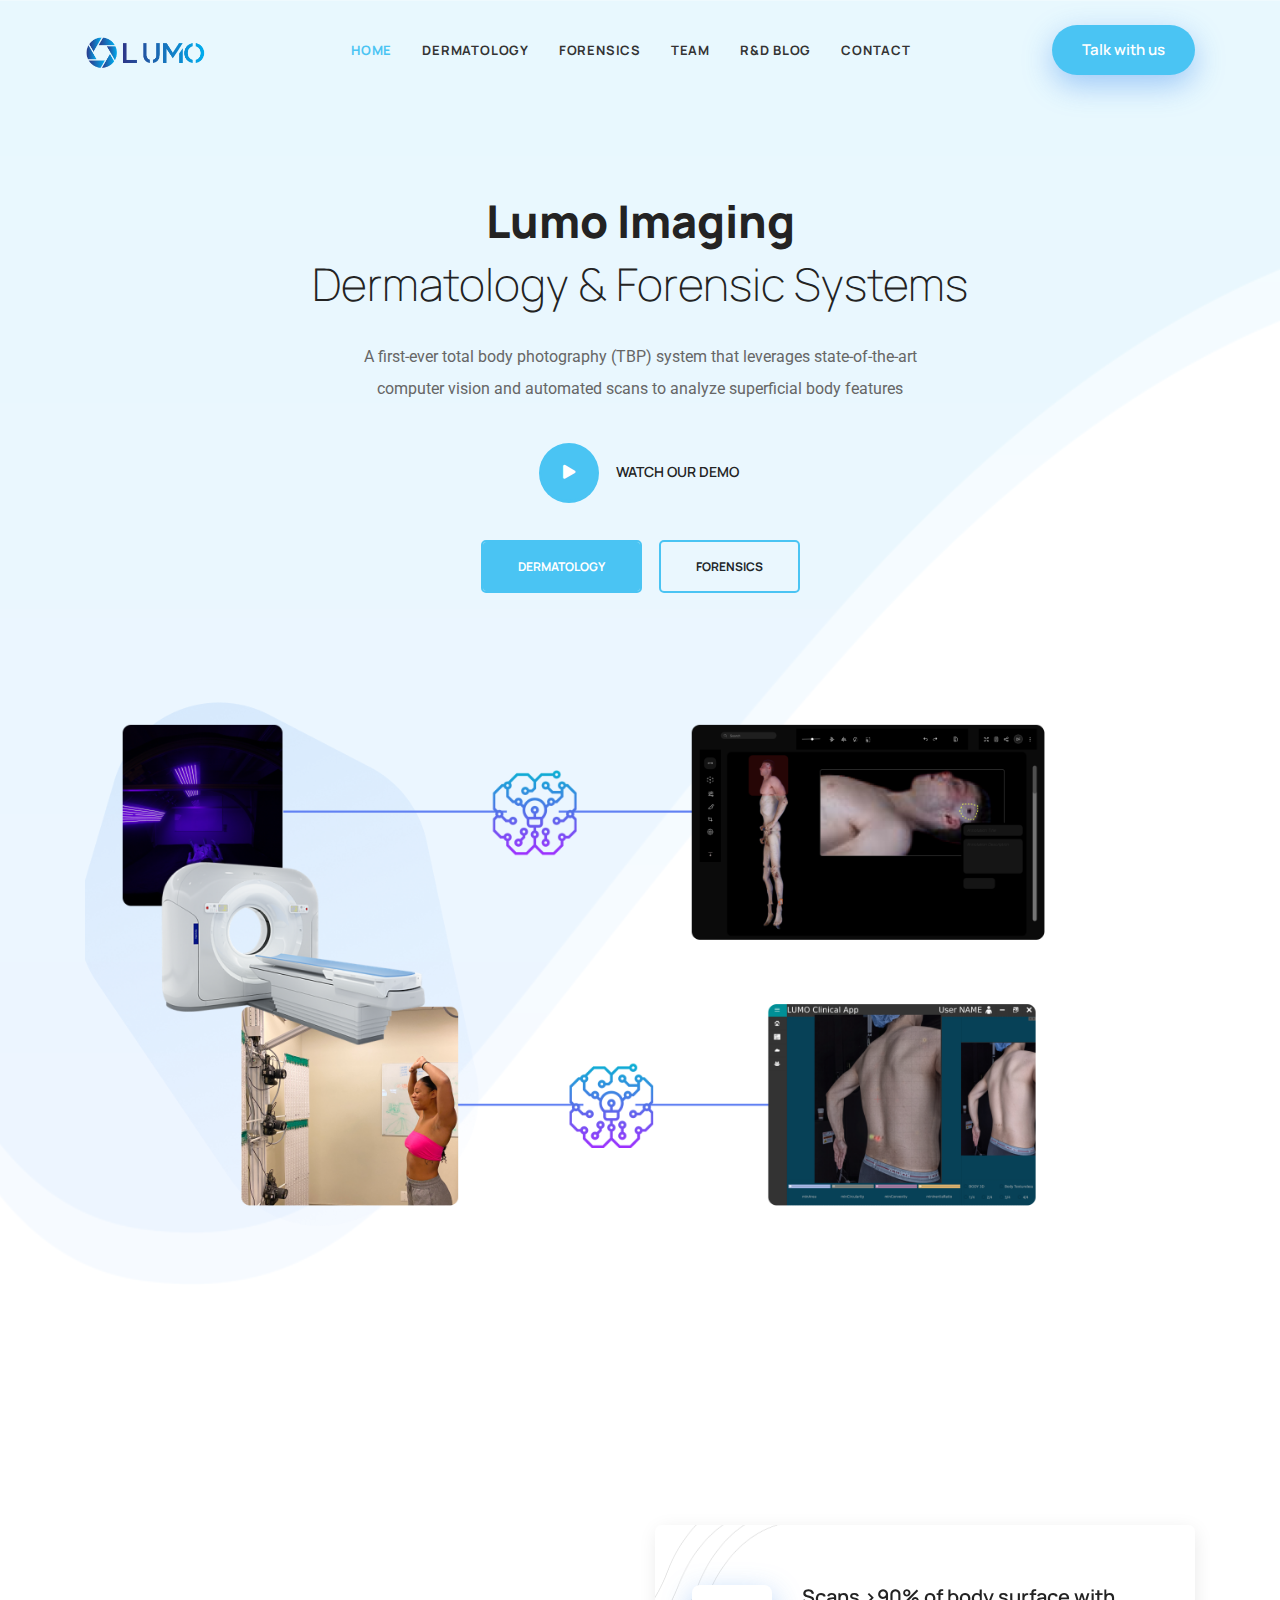
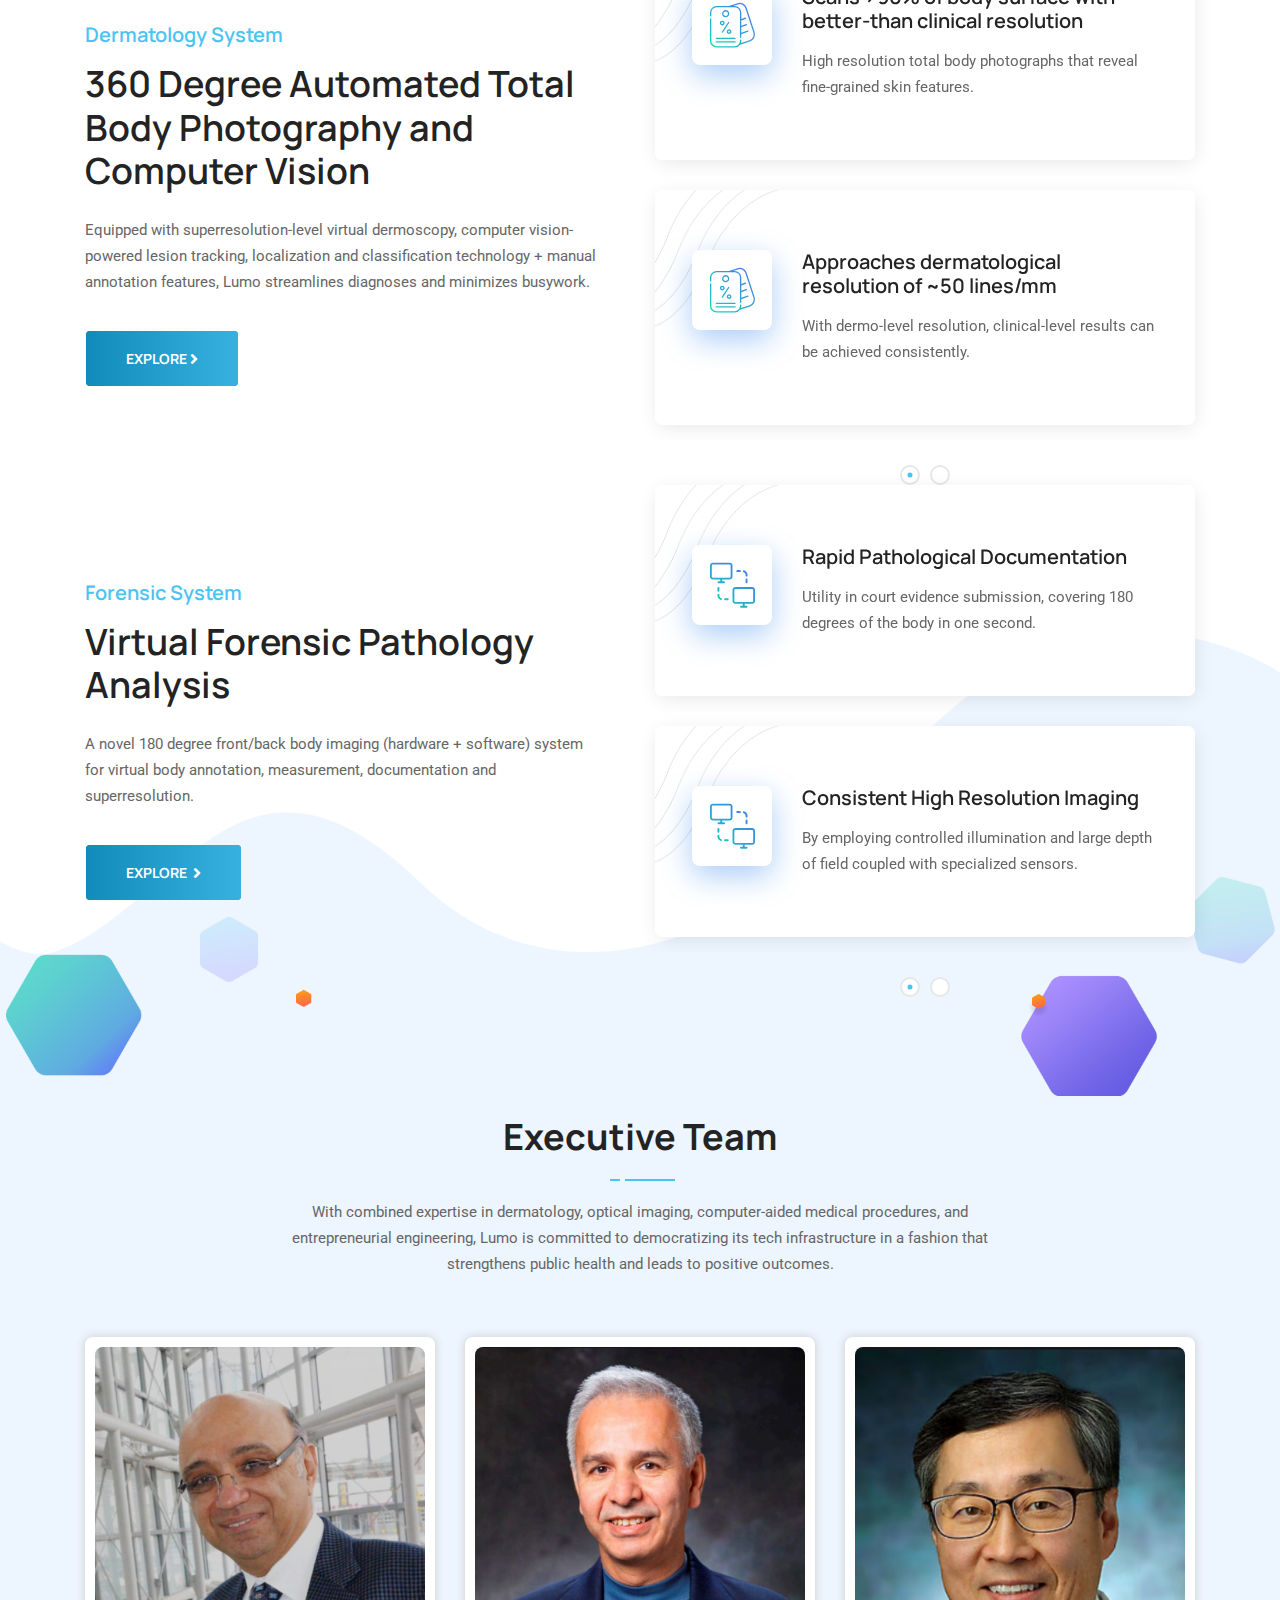
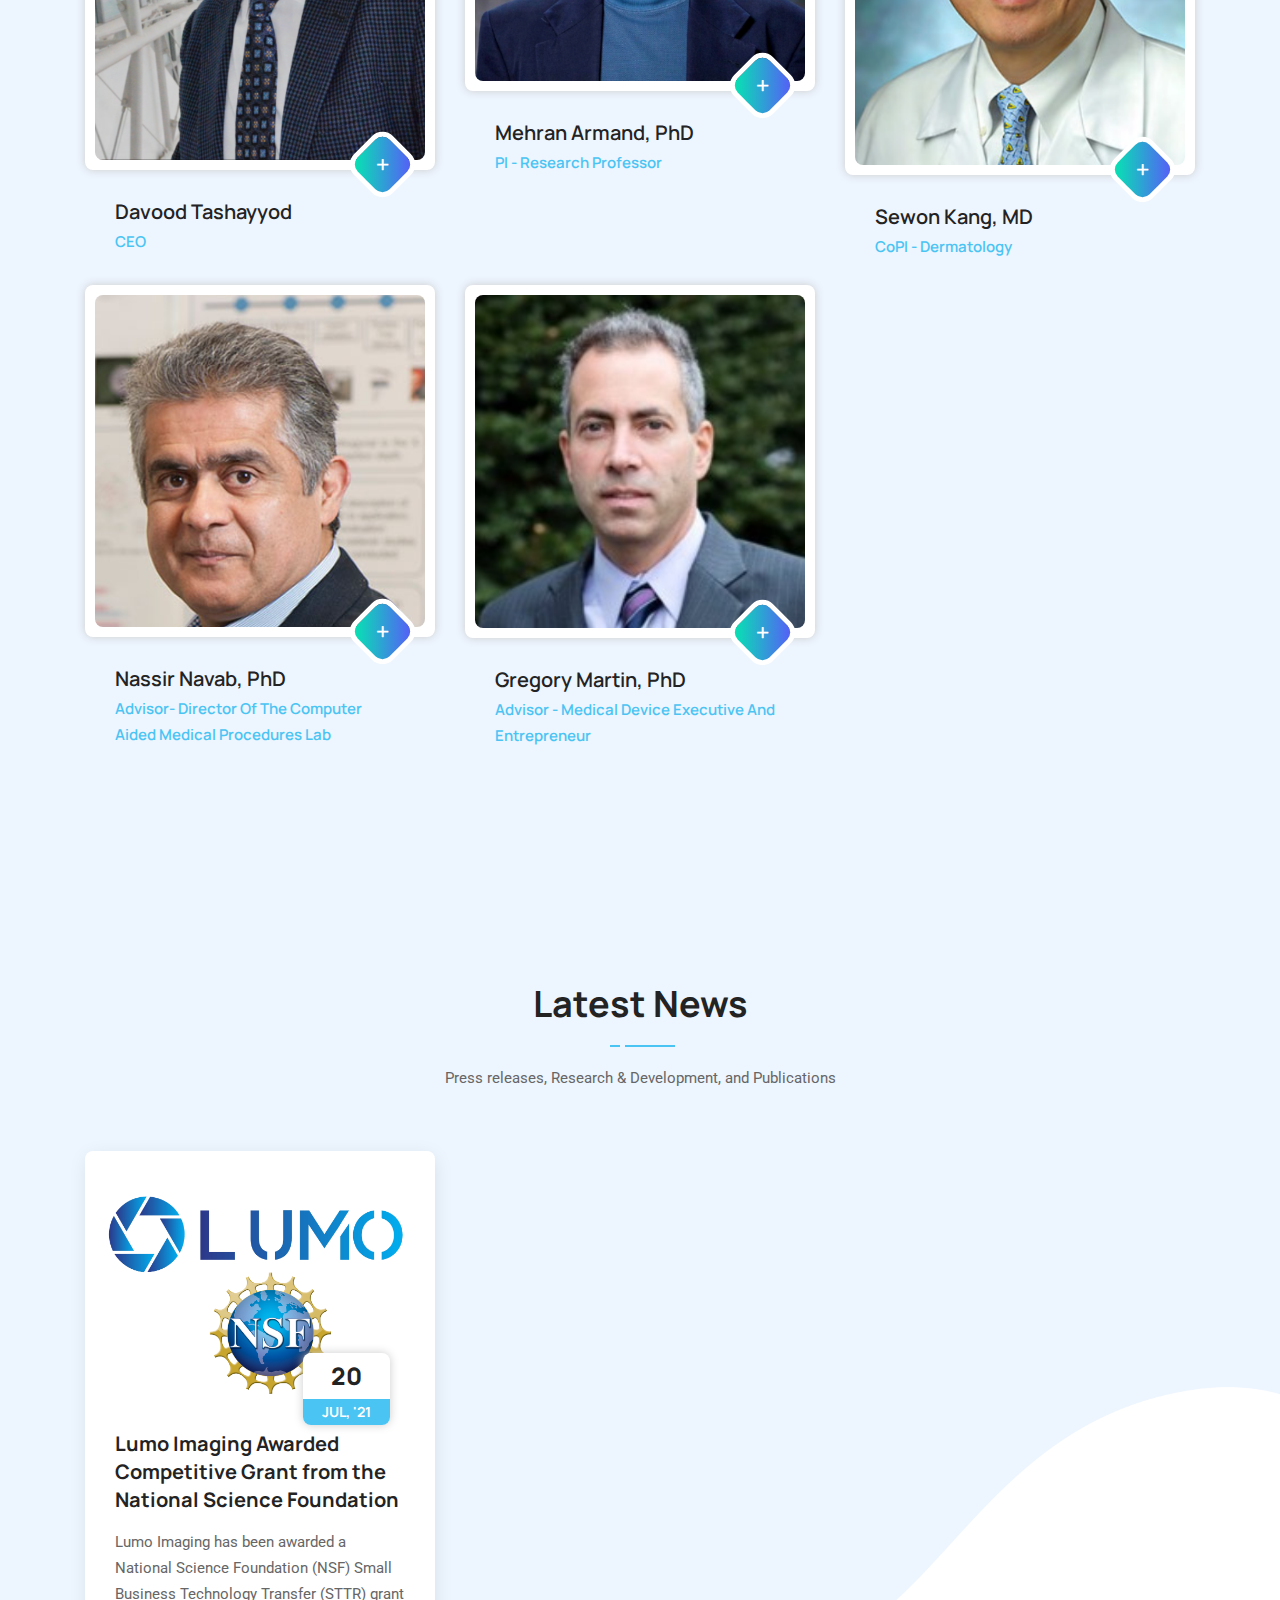
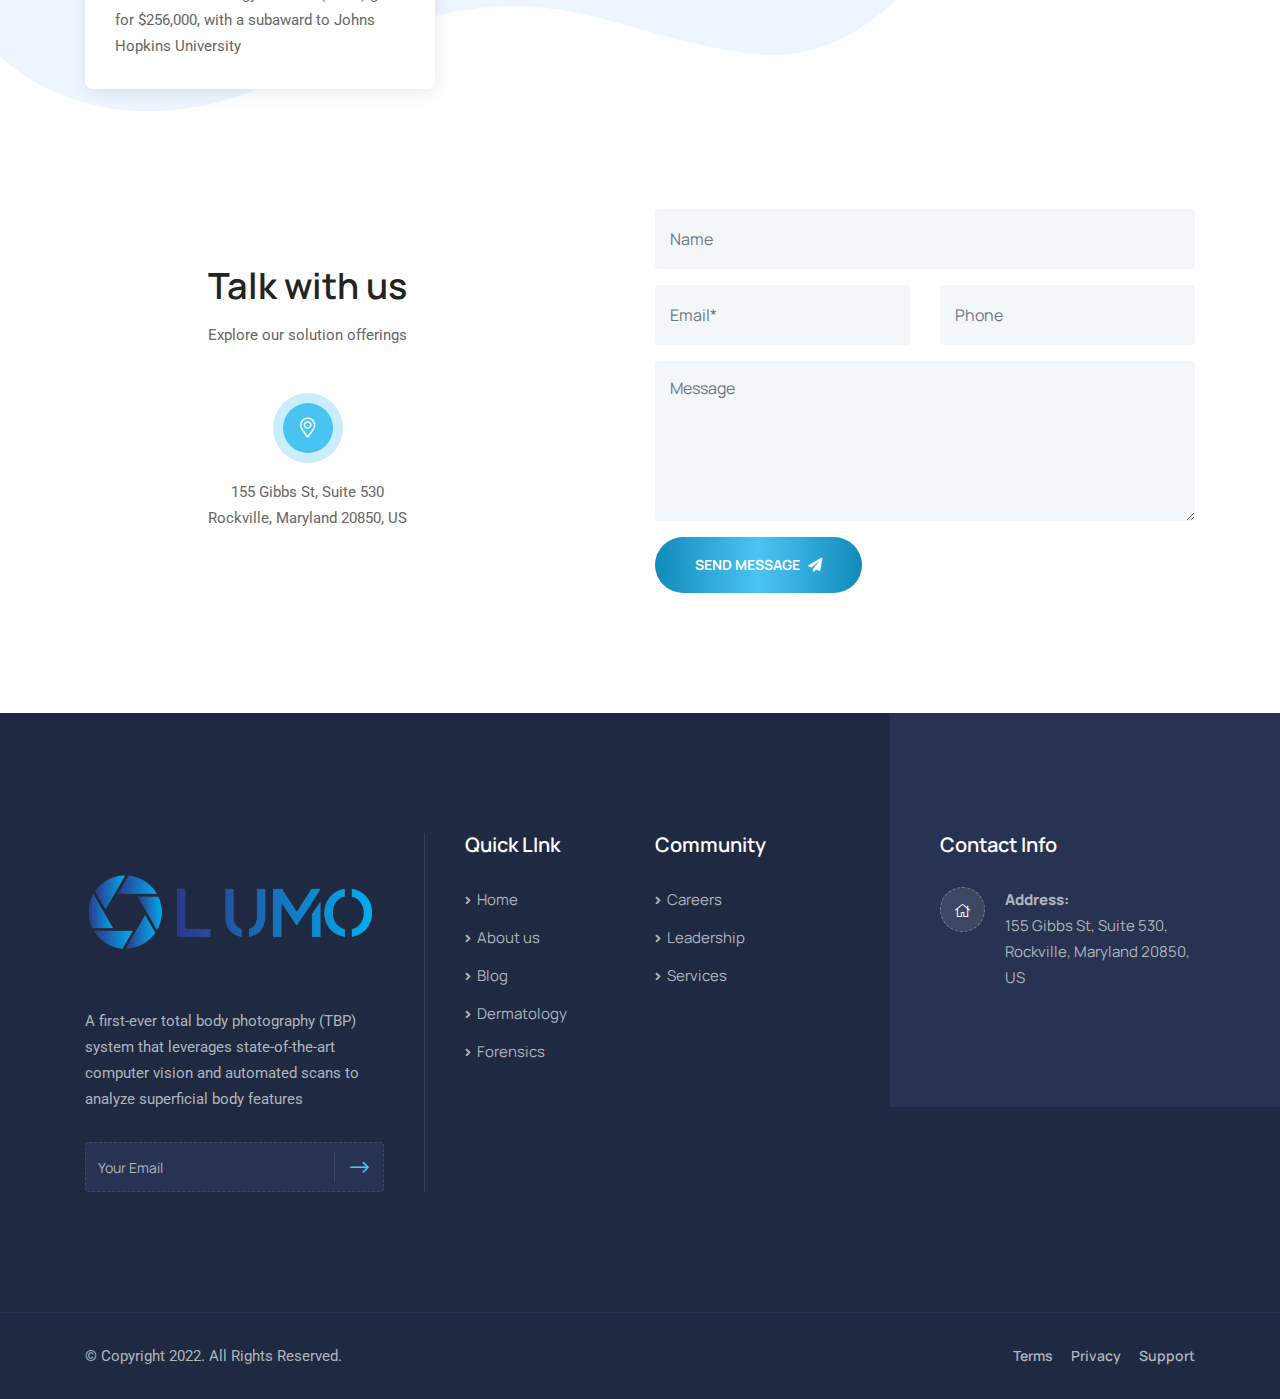
==== index.html @ d95dd2a4 "First final draft of landing page" ====
<!DOCTYPE html>
<html lang="en">

<head>
    <!-- ========== Meta Tags ========== -->
    <meta charset="utf-8">
    <meta http-equiv="X-UA-Compatible" content="IE=edge">
    <meta name="viewport" content="width=device-width, initial-scale=1">
    <meta name="description" content="Lumo Imaging">

    <!-- ========== Page Title ========== -->
    <title>Lumo Imaging</title>

    <!-- ========== Favicon Icon ========== -->
    <link rel="shortcut icon" href="assets/img/lumo-logo.png" type="image/x-icon">

    <!-- ========== Start Stylesheet ========== -->
    <link href="assets/css/bootstrap.min.css" rel="stylesheet" />
    <link href="assets/css/font-awesome.min.css" rel="stylesheet" />
    <link href="assets/css/themify-icons.css" rel="stylesheet" />
    <link href="assets/css/elegant-icons.css" rel="stylesheet" />
    <link href="assets/css/flaticon-set.css" rel="stylesheet" />
    <link href="assets/css/magnific-popup.css" rel="stylesheet" />
    <link href="assets/css/owl.carousel.min.css" rel="stylesheet" />
    <link href="assets/css/owl.theme.default.min.css" rel="stylesheet" />
    <link href="assets/css/animate.css" rel="stylesheet" />
    <link href="assets/css/bootsnav.css" rel="stylesheet" />
    <link href="style.css" rel="stylesheet">
    <link href="assets/css/responsive.css" rel="stylesheet" />
    <!-- ========== End Stylesheet ========== -->

    <!-- HTML5 shim and Respond.js for IE8 support of HTML5 elements and media queries -->
    <!-- WARNING: Respond.js doesn't work if you view the page via file:// -->
    <!--[if lt IE 9]>
      <script src="assets/js/html5/html5shiv.min.js"></script>
      <script src="assets/js/html5/respond.min.js"></script>
    <![endif]-->

</head>

<body>

  <!-- Preloader Start -->
    <div class="se-pre-con"></div>
    <!-- Preloader Ends -->

    <!-- Header 
    ============================================= -->
    <header id="home">

        <!-- Start Navigation -->
        <nav class="navbar navbar-default attr-bg navbar-fixed dark no-background bootsnav">

            <div class="container">

                <!-- Start Atribute Navigation -->
                <div class="attr-nav">
                    <ul>
                        <li class="button"><a href="#">Talk with us</a></li>
                    </ul>
                </div>        
                <!-- End Atribute Navigation -->

                <!-- Start Header Navigation -->
                <div class="navbar-header">
                    <button type="button" class="navbar-toggle" data-toggle="collapse" data-target="#navbar-menu">
                        <i class="fa fa-bars"></i>
                    </button>
                    <a class="navbar-brand" href="index.html">
                        <img src="assets/img/lumo-transp.png" class="logo" alt="Logo">
                    </a>
                </div>
                <!-- End Header Navigation -->

                <!-- Collect the nav links, forms, and other content for toggling -->
                <div class="collapse navbar-collapse" id="navbar-menu">
                    <ul class="nav navbar-nav navbar-center" data-in="#" data-out="#">
                        <li class="dropdown active dropdown-right">
                            <a href="#home" class="dropdown-tole smooth-menu active" data-toggle="" >Home</a>
                            
                        </li>
                        <li>
                            <a class="smooth-menu" href="dermatology.html">Dermatology</a>
                        </li>
                        <li>
                            <a class="smooth-menu" href="forensics.html">Forensics</a>
                        </li>
                        <li>
                            <a class="smooth-menu" href="#team">Team</a>
                        </li>
                       
                        <li>
                            <a class="smooth-menu" href="#blog">R&D Blog</a>
                        </li>
                        <li>
                            <a class="smooth-menu" href="#contact">Contact</a>
                        </li>
                    </ul>
                </div><!-- /.navbar-collapse -->
            </div>

        </nav>
        <!-- End Navigation -->

    </header>
    <!-- End Header -->

   <!-- Start Banner 
    ============================================= -->
    <div class="banner-area bg-top text-capitalized text-center top-pad-80 auto-height" style="background-image: url(assets/img/shape/2.png);">
        <div class="container">
            <div class="content-box">
                <div class="row align-center">
                    <div class="col-lg-8 offset-lg-2 info">
                        <h2 class="wow fadeInRight" data-wow-defaul="300ms">Lumo Imaging<strong>Dermatology & Forensic Systems</strong></h2>
                        <p class="wow fadeInLeft" data-wow-delay="500ms">
                            A first-ever total body photography (TBP) system that leverages state-of-the-art computer vision and automated scans to analyze superficial body features
                        </p>
                        <div class="button wow fadeInDown" data-wow-delay="700ms">
                            <a href="https://www.youtube.com/watch?v=owhuBrGIOsE" class="popup-youtube video-btn"><i class="fas fa-play"></i>Watch our demo</a>
                        </div>
                        
                         <div class="buttons">
                            <a class="btn btn-theme-effect btn-sm wow fadeInLeft" href="dermatology.html">Dermatology</a>
                            <a class="btn btn-theme-border btn-sm wow fadeInRight" href="forensics.html">Forensics</a>
                        </div>
                    </div>
                    <div class="col-lg-12">
                        <div class="thumb-inner">
                            <img class="wow fadeInRight" data-wow-delay="900ms" src="assets/img/lumo-head-img.png" alt="Thumb">
                            
                        </div>
                    </div>
                </div>
            </div>
        </div>
    </div>
    <!-- End Banner -->

    <!-- Star Clients Area
    ============================================= -->
    <div class="clients-area default-padding-top">
        <div class="container">
            <div class="row align-center">
                <div class="col-lg-6 left-info">
                    <ul class="achivement">
                        <li>
                           
                        </li>
                        <li>
                            
                        </li>
                    </ul>
                </div>
              
                
            </div>
        </div>
    </div>
    <!-- End Clients Area -->

    <!-- Star Features Area
    ============================================= -->
    <div class="features-area default-padding-top carousel-shadow">
        <!-- Shape -->
        <div class="fixed-shape-bottom">
            <img src="assets/img/shape/1.png" alt="Shape">
        </div>
        <!-- End Shape -->
        <div class="container">
            <div class="features-box">
                <div class="row align-center">
                    <div class="col-lg-6 left-content">
                        <h4>Dermatology System</h4>
                        <h2>360 Degree Automated Total Body Photography and Computer Vision</h2>
                        <p>
                            Equipped with superresolution-level virtual dermoscopy, computer vision-powered lesion tracking, localization and classification technology + manual annotation features, Lumo streamlines diagnoses and minimizes busywork.
                        </p>
                        <a href = "dermatology.html" class="btn btn-md btn-gradient">Explore<i class="fas fa-angle-right"></i></a>
                    </div>
                    <div class="col-lg-6 right-content">
                        <div class="features-carousel owl-carousel owl-theme">
                            <div class="single-item">
                                <div class="item-inner">
                                    <div class="item">
                                        <div class="icon">
                                            <i class="flaticon-label"></i>
                                        </div>
                                        <div class="info">
                                            <h4>Scans >90% of body surface with better-than clinical resolution</h4>
                                            <p>
                                                High resolution total body photographs that reveal fine-grained skin features.
                                            </p>
                                        </div>
                                    </div>
                                </div>
                                <div class="item-inner">
                                    <div class="item">
                                        <div class="icon">
                                            <i class="flaticon-label"></i>
                                        </div>
                                        <div class="info">
                                            <h4>Approaches dermatological resolution of ~50 lines/mm</h4>
                                            <p>
                                                With dermo-level resolution, clinical-level results can be achieved consistently.  
                                            </p>
                                        </div>
                                    </div>
                                </div>
                            </div>
                            <div class="single-item">
                                <div class="item-inner">
                                    <div class="item">
                                        <div class="icon">
                                            <i class="flaticon-label"></i>
                                        </div>
                                        <div class="info">
                                            <h4>Scan Time Under 60 Seconds</h4>
                                            <p>
                                                Full-body models and scans are post-processed rapidly for clinical analysis.  
                                            </p>
                                        </div>
                                    </div>
                                </div>
                                <div class="item-inner">
                                    <div class="item">
                                        <div class="icon">
                                            <i class="flaticon-label"></i>
                                        </div>
                                        <div class="info">
                                            <h4>File Upload</h4>
                                            <p>
                                                Family months lasted simple set nature vulgar him. Picture for attempt joy excited ten carried manners talking how. Suspicion neglected he resolving.   
                                            </p>
                                        </div>
                                    </div>
                                </div>
                            </div>
                        </div>
                    </div>

                </div>
            </div>
        </div>
        
       <div class="container">
            <div class="features-box">
                <div class="row align-center">
                    <div class="col-lg-6 left-content">
                        <h4>Forensic System</h4>
                        <h2>Virtual Forensic Pathology Analysis</h2>
                        <p>
                            A novel 180 degree front/back body imaging (hardware + software) system for virtual body annotation, measurement, documentation and superresolution.
                        </p>
                        <a href = "forensics.html" class="btn btn-md btn-gradient">EXPLORE <i class="fas fa-angle-right"></i></a>
                    </div>
                    <div class="col-lg-6 right-content">
                        <div class="features-carousel owl-carousel owl-theme">
                            <div class="single-item">
                                <div class="item-inner">
                                    <div class="item">
                                        <div class="icon">
                                            <i class="flaticon-integration"></i>
                                        </div>
                                        <div class="info">
                                            <h4>Rapid Pathological Documentation</h4>
                                            <p>
                                                Utility in court evidence submission, covering 180 degrees of the body in one second.  
                                            </p>
                                        </div>
                                    </div>
                                </div>
                                <div class="item-inner">
                                    <div class="item">
                                        <div class="icon">
                                            <i class="flaticon-integration"></i>
                                        </div>
                                        <div class="info">
                                            <h4>Consistent High Resolution Imaging</h4>
                                            <p>
                                                By employing controlled illumination and large depth of field coupled with specialized sensors.
                                            </p>
                                        </div>
                                    </div>
                                </div>
                            </div>
                            <div class="single-item">
                                <div class="item-inner">
                                    <div class="item">
                                        <div class="icon">
                                            <i class="flaticon-integration"></i>
                                        </div>
                                        <div class="info">
                                            <h4>Injury Annotation System</h4>
                                            <p>
                                                Annotate and document injuries, anomalies and other pathologies.
                                            </p>
                                        </div>
                                    </div>
                                </div>
                                <div class="item-inner">
                                    <div class="item">
                                        <div class="icon">
                                            <i class="flaticon-integration"></i>
                                        </div>
                                        <div class="info">
                                            <h4>Precise Measurement Tool</h4>
                                            <p>
                                                Measure real lengths on body scans remotely in the cloud or on the desktop. 
                                            </p>
                                        </div>
                                    </div>
                                </div>
                            </div>
                        </div>
                    </div>

                </div>
            </div>
        </div>
        
        
    </div>
    <!-- End Features Area -->

    <!-- Start Overview 
    ============================================= -->
   
    <!-- End Overview -->

     <!-- Star Advanced Features Area
    ============================================= -->
   
    <!-- End Advanced Features Area -->

    <!-- Start Process Area 
    ============================================= -->
   
    <!-- End Process Area -->

    <!-- Start Team 
    ============================================= -->
    <div id="team" class="team-area bg-gray default-padding bottom-less">
        <!-- Shape -->
        <div class="fixed-shape" style="background-image: url(assets/img/shape/5.png);"></div>
        <!-- End Shape -->
        <div class="container">
            <div class="row">
                <div class="col-lg-8 offset-lg-2">
                    <div class="site-heading text-center">
                        <h2>Executive Team</h2>
                        <div class="devider"></div>
                        <p>
                            With combined expertise in dermatology, optical imaging, computer-aided medical procedures, and entrepreneurial engineering, Lumo is committed to democratizing its tech infrastructure in a fashion that strengthens public health and leads to positive outcomes.
                        </p>
                    </div>
                </div>
            </div>
        </div>
        <div class="container">
            <div class="team-items">
                <div class="row">
                    <!-- Single Item -->
                    <div class="single-item col-lg-4 col-md-6">
                        <div class="item">
                            <div class="thumb">
                                <img src="assets/img/davood.PNG" alt="Thumb">
                                <div class="social">
                                    <input type="checkbox" id="toggle" class="share-toggle" hidden>
                                    <label for="toggle" class="share-button">
                                        <i class="fas fa-plus"></i>
                                    </label>
                                    <a href="https://www.linkedin.com/in/davood/" class="share-icon facebook">
                                        <i class="fab fa-linkedin"></i>
                                    </a>
                                    
                                    
                                </div>
                            </div>
                            <div class="info">
                                <h4>Davood Tashayyod</h4>
                                <span>CEO</span>
                            </div>
                        </div>
                    </div>
                    <!-- End Single Item -->
                    <!-- Single Item -->
                    <div class="single-item col-lg-4 col-md-6">
                        <div class="item">
                            <div class="thumb">
                                <img src="assets/img/mehran.PNG" alt="Thumb">
                                <div class="social">
                                    <input type="checkbox" id="toggle2" class="share-toggle" hidden>
                                    <label for="toggle2" class="share-button">
                                        <i class="fas fa-plus"></i>
                                    </label>
                                    <a href="https://ep.jhu.edu/faculty/mehran-armand/" class="share-icon facebook">
                                        <i class="fab fa-link"></i>
                                    </a>
                                    
                                </div>
                            </div>
                            <div class="info">
                                <h4>Mehran Armand, PhD</h4>
                                <span>PI - Research Professor</span>
                            </div>
                        </div>
                    </div>
                    <!-- End Single Item -->
                    <!-- Single Item -->
                    <div class="single-item col-lg-4 col-md-6">
                        <div class="item">
                            <div class="thumb">
                                <img src="assets/img/sewon.PNG" alt="Thumb">
                                <div class="social">
                                    <input type="checkbox" id="toggle3" class="share-toggle" hidden>
                                    <label for="toggle3" class="share-button">
                                        <i class="fas fa-plus"></i>
                                    </label>
                                    <a href="https://www.hopkinsmedicine.org/profiles/details/sewon-kang" class="share-icon facebook">
                                        <i class="fab fa-link"></i>
                                    </a>
                                    
                                </div>
                            </div>
                            <div class="info">
                                <h4>Sewon Kang, MD</h4>
                                <span>CoPI - Dermatology</span>
                            </div>
                        </div>
                    </div>
                    <!-- End Single Item -->
                </div>
            </div>
        </div>
        
        <div class="container">
            <div class="team-items">
                <div class="row">
                    <!-- Single Item -->
                    <div class="single-item col-lg-4 col-md-6">
                        <div class="item">
                            <div class="thumb">
                                <img src="assets/img/nassir.PNG" alt="Thumb">
                                <div class="social">
                                    <input type="checkbox" id="toggle" class="share-toggle" hidden>
                                    <label for="toggle" class="share-button">
                                        <i class="fas fa-plus"></i>
                                    </label>
                                    <a href="https://engineering.jhu.edu/faculty/nassir-navab/" class="share-icon facebook">
                                        <i class="fab fa-link"></i>
                                    </a>
                                    
                                </div>
                            </div>
                            <div class="info">
                                <h4>Nassir Navab, PhD</h4>
                                <span>Advisor- Director of the Computer Aided Medical Procedures Lab </span>
                            </div>
                        </div>
                    </div>
                    <!-- End Single Item -->
                    <!-- Single Item -->
                    <div class="single-item col-lg-4 col-md-6">
                        <div class="item">
                            <div class="thumb">
                                <img src="assets/img/gregory.PNG" alt="Thumb">
                                <div class="social">
                                    <input type="checkbox" id="toggle2" class="share-toggle" hidden>
                                    <label for="toggle2" class="share-button">
                                        <i class="fas fa-plus"></i>
                                    </label>
                                    <a href="https://www.linkedin.com/in/gregory-martin-ph-d-63580/" class="share-icon facebook">
                                        <i class="fab fa-linkedin"></i>
                                    </a>
                                   
                                </div>
                            </div>
                            <div class="info">
                                <h4>Gregory Martin, PhD</h4>
                                <span>Advisor - Medical Device Executive and Entrepreneur</span>
                            </div>
                        </div>
                    </div>
                    <!-- End Single Item -->
                    <!-- Single Item -->
                   
                    <!-- End Single Item -->
                </div>
            </div>
        </div>
    </div>
    <!-- End Team Area -->

    <!-- Start Testimonials 
    ============================================= -->
   
    <!-- End Testimonials Area -->

    <!-- Start Pricing 
    ============================================= -->
    
    <!-- End Pricing Area -->

    <!-- Start Blog 
    ============================================= -->
    <div id="blog" class="blog-area default-padding-top bg-gray bottom-less">
        <!-- Shape -->
        <div class="fixed-shape-bottom">
            <img src="assets/img/shape/6.png" alt="Shape">
        </div>
        <!-- End Shape -->
        <div class="container">
            <div class="row">
                <div class="col-lg-8 offset-lg-2">
                    <div class="site-heading text-center">
                        <h2>Latest News</h2>
                        <div class="devider"></div>
                        <p>
                            Press releases, Research & Development, and Publications
                        </p>
                    </div>
                </div>
            </div>
        </div>
        <div class="container">
            <div class="row">

                <!-- Single item -->
                <div class="single-item col-lg-4 col-md-6">
                    <div class="item">
                        <div class="thumb">
                            <a href="blog-single.html"><img src="assets/img/lumoxnsf.png" alt="Thumb"></a>
                            <div class="date"><strong>20</strong> <span>Jul, '21</span></div>
                        </div>
                        <div class="info">
                            
                            <h4>
                                <a href="blog-single.html">Lumo Imaging Awarded Competitive Grant from the National Science Foundation</a>
                            </h4>
                            <p>
                                Lumo Imaging has been awarded a National Science Foundation (NSF) Small Business Technology Transfer (STTR) grant for $256,000, with a subaward to Johns Hopkins University
                            </p>
                        </div>
                    </div>
                </div>
                <!-- End Single item -->

                <!-- Single item -->
               
                <!-- End Single item -->

                <!-- Single item -->
                
                <!-- End Single item -->

            </div>
        </div>
    </div>
    <!-- End Blog -->

    <!-- Start Contact Area 
    ============================================= -->
    <div id="contact" class="contact-area default-padding">
        <div class="container">
            <div class="row align-center">
                <div class="col-lg-5 info">
                    <h2>Talk with us</h2>
                    <p>
                        Explore our solution offerings
                    </p>
                    <ul>
                        <li>
                            <i class="fas fa-map-marker-alt"></i>
                            <p>
                                155 Gibbs St, Suite 530 <br>Rockville, Maryland 20850, US
                            </p>
                        </li>
                        
                    </ul>
                </div>
                <div class="col-lg-6 offset-lg-1 contact-form-box">
                    <div class="form-box">
                        <form action="assets/mail/contact.php" method="POST" class="contact-form">
                            <div class="row">
                                <div class="col-lg-12">
                                    <div class="form-group">
                                        <input class="form-control" id="name" name="name" placeholder="Name" type="text">
                                        <span class="alert-error"></span>
                                    </div>
                                </div>
                            </div>
                            <div class="row">
                                <div class="col-lg-6">
                                    <div class="form-group">
                                        <input class="form-control" id="email" name="email" placeholder="Email*" type="email">
                                        <span class="alert-error"></span>
                                    </div>
                                </div>
                                <div class="col-lg-6">
                                    <div class="form-group">
                                        <input class="form-control" id="phone" name="phone" placeholder="Phone" type="text">
                                        <span class="alert-error"></span>
                                    </div>
                                </div>
                            </div>
                            <div class="row">
                                <div class="col-lg-12">
                                    <div class="form-group comments">
                                        <textarea class="form-control" id="comments" name="comments" placeholder="Message"></textarea>
                                    </div>
                                </div>
                            </div>
                            <div class="row">
                                <div class="col-lg-12">
                                    <button type="submit" name="submit" id="submit">
                                        Send Message <i class="fa fa-paper-plane"></i>
                                    </button>
                                </div>
                            </div>
                            <!-- Alert Message -->
                            <div class="col-lg-12 alert-notification">
                                <div id="message" class="alert-msg"></div>
                            </div>
                        </form>
                    </div>
                </div>
            </div>
        </div>
    </div>
    <!-- End Contact Area -->

    <!-- Start Footer 
    ============================================= -->
    <footer class="bg-dark text-light">
        <div class="container">
            <div class="f-items default-padding">
                <div class="row">
                    <div class="col-lg-4 col-md-6 item">
                        <div class="f-item about">
                            <img src="assets/img/lumo-transp.png" alt="Logo">
                            <p>
                               A first-ever total body photography (TBP) system that leverages state-of-the-art computer vision and automated scans to analyze superficial body features
                            </p>
                            <form action="#">
                                <input type="email" placeholder="Your Email" class="form-control" name="email">
                                <button type="submit"> <i class="arrow_right"></i></button>  
                            </form>
                        </div>
                    </div>
                    <div class="col-lg-2 col-md-6 item">
                        <div class="f-item link">
                            <h4 class="widget-title">Quick LInk</h4>
                            <ul>
                                <li>
                                    <a href="#"><i class="fas fa-angle-right"></i> Home</a>
                                </li>
                                <li>
                                    <a href="#"><i class="fas fa-angle-right"></i> About us</a>
                                </li>
                              
                                
                                <li>
                                    <a href="#"><i class="fas fa-angle-right"></i> Blog</a>
                                </li>
                                
                                <li>
                                    <a href="#"><i class="fas fa-angle-right"></i> Dermatology</a>
                                </li>
                                
                                <li>
                                    <a href="#"><i class="fas fa-angle-right"></i> Forensics</a>
                                </li>
                               
                            </ul>
                        </div>
                    </div>
                    <div class="col-lg-3 col-md-6 item">
                        <div class="f-item link">
                            <h4 class="widget-title">Community</h4>
                            <ul>
                                <li>
                                    <a href="#"><i class="fas fa-angle-right"></i> Careers</a>
                                </li>
                                <li>
                                    <a href="#"><i class="fas fa-angle-right"></i> Leadership</a>
                                </li>
                               
                                <li>
                                    <a href="#"><i class="fas fa-angle-right"></i> Services</a>
                                </li>
                                
                            
                            </ul>
                        </div>
                    </div>
                    <div class="col-lg-3 col-md-6 item">
                        <div class="f-item contact-widget">
                            <h4 class="widget-title">Contact Info</h4>
                            <div class="address">
                                <ul>
                                    <li>
                                        <div class="icon">
                                            <i class="fas fa-home"></i>
                                        </div>
                                        <div class="content">
                                            <strong>Address:</strong>
                                            155 Gibbs St, Suite 530, Rockville, Maryland 20850, US
                                        </div>
                                    </li>
                                   
                                        
                                    
                                </ul>
                            </div>
                        </div>
                    </div>
                </div>
            </div>
        </div>
        <!-- Start Footer Bottom -->
        <div class="footer-bottom">
            <div class="container">
                <div class="row">
                    <div class="col-lg-6">
                        <p>&copy; Copyright 2022. All Rights Reserved.</p>
                    </div>
                    <div class="col-lg-6 text-right link">
                        <ul>
                            <li>
                                <a href="#">Terms</a>
                            </li>
                            <li>
                                <a href="#">Privacy</a>
                            </li>
                            <li>
                                <a href="#">Support</a>
                            </li>
                        </ul>
                    </div>
                </div>
            </div>
        </div>
        <!-- End Footer Bottom -->
    </footer>
    <!-- End Footer -->
    
    <!-- jQuery Frameworks
    ============================================= -->
    <script src="assets/js/jquery-1.12.4.min.js"></script>
    <script src="assets/js/popper.min.js"></script>
    <script src="assets/js/bootstrap.min.js"></script>
    <script src="assets/js/jquery.appear.js"></script>
    <script src="assets/js/jquery.easing.min.js"></script>
    <script src="assets/js/jquery.magnific-popup.min.js"></script>
    <script src="assets/js/modernizr.custom.13711.js"></script>
    <script src="assets/js/owl.carousel.min.js"></script>
    <script src="assets/js/wow.min.js"></script>
    <script src="assets/js/progress-bar.min.js"></script>
    <script src="assets/js/isotope.pkgd.min.js"></script>
    <script src="assets/js/imagesloaded.pkgd.min.js"></script>
    <script src="assets/js/count-to.js"></script>
    <script src="assets/js/YTPlayer.min.js"></script>
    <script src="assets/js/bootsnav.js"></script>
    <script src="assets/js/main.js"></script>

</body>
</html>
---- assets/css/themify-icons.css ----
@font-face {
	font-family: 'themify';
	src:url('../fonts/themify.eot?-fvbane');
	src:url('../fonts/themify.eot?#iefix-fvbane') format('embedded-opentype'),
		url('../fonts/themify.woff?-fvbane') format('woff'),
		url('../fonts/themify.ttf?-fvbane') format('truetype'),
		url('../fonts/themify.svg?-fvbane#themify') format('svg');
	font-weight: normal;
	font-style: normal;
}

[class^="ti-"], [class*=" ti-"] {
	font-family: 'themify';
	speak: none;
	font-style: normal;
	font-weight: normal;
	font-variant: normal;
	text-transform: none;
	line-height: 1;

	/* Better Font Rendering =========== */
	-webkit-font-smoothing: antialiased;
	-moz-osx-font-smoothing: grayscale;
}

.ti-wand:before {
	content: "\e600";
}
.ti-volume:before {
	content: "\e601";
}
.ti-user:before {
	content: "\e602";
}
.ti-unlock:before {
	content: "\e603";
}
.ti-unlink:before {
	content: "\e604";
}
.ti-trash:before {
	content: "\e605";
}
.ti-thought:before {
	content: "\e606";
}
.ti-target:before {
	content: "\e607";
}
.ti-tag:before {
	content: "\e608";
}
.ti-tablet:before {
	content: "\e609";
}
.ti-star:before {
	content: "\e60a";
}
.ti-spray:before {
	content: "\e60b";
}
.ti-signal:before {
	content: "\e60c";
}
.ti-shopping-cart:before {
	content: "\e60d";
}
.ti-shopping-cart-full:before {
	content: "\e60e";
}
.ti-settings:before {
	content: "\e60f";
}
.ti-search:before {
	content: "\e610";
}
.ti-zoom-in:before {
	content: "\e611";
}
.ti-zoom-out:before {
	content: "\e612";
}
.ti-cut:before {
	content: "\e613";
}
.ti-ruler:before {
	content: "\e614";
}
.ti-ruler-pencil:before {
	content: "\e615";
}
.ti-ruler-alt:before {
	content: "\e616";
}
.ti-bookmark:before {
	content: "\e617";
}
.ti-bookmark-alt:before {
	content: "\e618";
}
.ti-reload:before {
	content: "\e619";
}
.ti-plus:before {
	content: "\e61a";
}
.ti-pin:before {
	content: "\e61b";
}
.ti-pencil:before {
	content: "\e61c";
}
.ti-pencil-alt:before {
	content: "\e61d";
}
.ti-paint-roller:before {
	content: "\e61e";
}
.ti-paint-bucket:before {
	content: "\e61f";
}
.ti-na:before {
	content: "\e620";
}
.ti-mobile:before {
	content: "\e621";
}
.ti-minus:before {
	content: "\e622";
}
.ti-medall:before {
	content: "\e623";
}
.ti-medall-alt:before {
	content: "\e624";
}
.ti-marker:before {
	content: "\e625";
}
.ti-marker-alt:before {
	content: "\e626";
}
.ti-arrow-up:before {
	content: "\e627";
}
.ti-arrow-right:before {
	content: "\e628";
}
.ti-arrow-left:before {
	content: "\e629";
}
.ti-arrow-down:before {
	content: "\e62a";
}
.ti-lock:before {
	content: "\e62b";
}
.ti-location-arrow:before {
	content: "\e62c";
}
.ti-link:before {
	content: "\e62d";
}
.ti-layout:before {
	content: "\e62e";
}
.ti-layers:before {
	content: "\e62f";
}
.ti-layers-alt:before {
	content: "\e630";
}
.ti-key:before {
	content: "\e631";
}
.ti-import:before {
	content: "\e632";
}
.ti-image:before {
	content: "\e633";
}
.ti-heart:before {
	content: "\e634";
}
.ti-heart-broken:before {
	content: "\e635";
}
.ti-hand-stop:before {
	content: "\e636";
}
.ti-hand-open:before {
	content: "\e637";
}
.ti-hand-drag:before {
	content: "\e638";
}
.ti-folder:before {
	content: "\e639";
}
.ti-flag:before {
	content: "\e63a";
}
.ti-flag-alt:before {
	content: "\e63b";
}
.ti-flag-alt-2:before {
	content: "\e63c";
}
.ti-eye:before {
	content: "\e63d";
}
.ti-export:before {
	content: "\e63e";
}
.ti-exchange-vertical:before {
	content: "\e63f";
}
.ti-desktop:before {
	content: "\e640";
}
.ti-cup:before {
	content: "\e641";
}
.ti-crown:before {
	content: "\e642";
}
.ti-comments:before {
	content: "\e643";
}
.ti-comment:before {
	content: "\e644";
}
.ti-comment-alt:before {
	content: "\e645";
}
.ti-close:before {
	content: "\e646";
}
.ti-clip:before {
	content: "\e647";
}
.ti-angle-up:before {
	content: "\e648";
}
.ti-angle-right:before {
	content: "\e649";
}
.ti-angle-left:before {
	content: "\e64a";
}
.ti-angle-down:before {
	content: "\e64b";
}
.ti-check:before {
	content: "\e64c";
}
.ti-check-box:before {
	content: "\e64d";
}
.ti-camera:before {
	content: "\e64e";
}
.ti-announcement:before {
	content: "\e64f";
}
.ti-brush:before {
	content: "\e650";
}
.ti-briefcase:before {
	content: "\e651";
}
.ti-bolt:before {
	content: "\e652";
}
.ti-bolt-alt:before {
	content: "\e653";
}
.ti-blackboard:before {
	content: "\e654";
}
.ti-bag:before {
	content: "\e655";
}
.ti-move:before {
	content: "\e656";
}
.ti-arrows-vertical:before {
	content: "\e657";
}
.ti-arrows-horizontal:before {
	content: "\e658";
}
.ti-fullscreen:before {
	content: "\e659";
}
.ti-arrow-top-right:before {
	content: "\e65a";
}
.ti-arrow-top-left:before {
	content: "\e65b";
}
.ti-arrow-circle-up:before {
	content: "\e65c";
}
.ti-arrow-circle-right:before {
	content: "\e65d";
}
.ti-arrow-circle-left:before {
	content: "\e65e";
}
.ti-arrow-circle-down:before {
	content: "\e65f";
}
.ti-angle-double-up:before {
	content: "\e660";
}
.ti-angle-double-right:before {
	content: "\e661";
}
.ti-angle-double-left:before {
	content: "\e662";
}
.ti-angle-double-down:before {
	content: "\e663";
}
.ti-zip:before {
	content: "\e664";
}
.ti-world:before {
	content: "\e665";
}
.ti-wheelchair:before {
	content: "\e666";
}
.ti-view-list:before {
	content: "\e667";
}
.ti-view-list-alt:before {
	content: "\e668";
}
.ti-view-grid:before {
	content: "\e669";
}
.ti-uppercase:before {
	content: "\e66a";
}
.ti-upload:before {
	content: "\e66b";
}
.ti-underline:before {
	content: "\e66c";
}
.ti-truck:before {
	content: "\e66d";
}
.ti-timer:before {
	content: "\e66e";
}
.ti-ticket:before {
	content: "\e66f";
}
.ti-thumb-up:before {
	content: "\e670";
}
.ti-thumb-down:before {
	content: "\e671";
}
.ti-text:before {
	content: "\e672";
}
.ti-stats-up:before {
	content: "\e673";
}
.ti-stats-down:before {
	content: "\e674";
}
.ti-split-v:before {
	content: "\e675";
}
.ti-split-h:before {
	content: "\e676";
}
.ti-smallcap:before {
	content: "\e677";
}
.ti-shine:before {
	content: "\e678";
}
.ti-shift-right:before {
	content: "\e679";
}
.ti-shift-left:before {
	content: "\e67a";
}
.ti-shield:before {
	content: "\e67b";
}
.ti-notepad:before {
	content: "\e67c";
}
.ti-server:before {
	content: "\e67d";
}
.ti-quote-right:before {
	content: "\e67e";
}
.ti-quote-left:before {
	content: "\e67f";
}
.ti-pulse:before {
	content: "\e680";
}
.ti-printer:before {
	content: "\e681";
}
.ti-power-off:before {
	content: "\e682";
}
.ti-plug:before {
	content: "\e683";
}
.ti-pie-chart:before {
	content: "\e684";
}
.ti-paragraph:before {
	content: "\e685";
}
.ti-panel:before {
	content: "\e686";
}
.ti-package:before {
	content: "\e687";
}
.ti-music:before {
	content: "\e688";
}
.ti-music-alt:before {
	content: "\e689";
}
.ti-mouse:before {
	content: "\e68a";
}
.ti-mouse-alt:before {
	content: "\e68b";
}
.ti-money:before {
	content: "\e68c";
}
.ti-microphone:before {
	content: "\e68d";
}
.ti-menu:before {
	content: "\e68e";
}
.ti-menu-alt:before {
	content: "\e68f";
}
.ti-map:before {
	content: "\e690";
}
.ti-map-alt:before {
	content: "\e691";
}
.ti-loop:before {
	content: "\e692";
}
.ti-location-pin:before {
	content: "\e693";
}
.ti-list:before {
	content: "\e694";
}
.ti-light-bulb:before {
	content: "\e695";
}
.ti-Italic:before {
	content: "\e696";
}
.ti-info:before {
	content: "\e697";
}
.ti-infinite:before {
	content: "\e698";
}
.ti-id-badge:before {
	content: "\e699";
}
.ti-hummer:before {
	content: "\e69a";
}
.ti-home:before {
	content: "\e69b";
}
.ti-help:before {
	content: "\e69c";
}
.ti-headphone:before {
	content: "\e69d";
}
.ti-harddrives:before {
	content: "\e69e";
}
.ti-harddrive:before {
	content: "\e69f";
}
.ti-gift:before {
	content: "\e6a0";
}
.ti-game:before {
	content: "\e6a1";
}
.ti-filter:before {
	content: "\e6a2";
}
.ti-files:before {
	content: "\e6a3";
}
.ti-file:before {
	content: "\e6a4";
}
.ti-eraser:before {
	content: "\e6a5";
}
.ti-envelope:before {
	content: "\e6a6";
}
.ti-download:before {
	content: "\e6a7";
}
.ti-direction:before {
	content: "\e6a8";
}
.ti-direction-alt:before {
	content: "\e6a9";
}
.ti-dashboard:before {
	content: "\e6aa";
}
.ti-control-stop:before {
	content: "\e6ab";
}
.ti-control-shuffle:before {
	content: "\e6ac";
}
.ti-control-play:before {
	content: "\e6ad";
}
.ti-control-pause:before {
	content: "\e6ae";
}
.ti-control-forward:before {
	content: "\e6af";
}
.ti-control-backward:before {
	content: "\e6b0";
}
.ti-cloud:before {
	content: "\e6b1";
}
.ti-cloud-up:before {
	content: "\e6b2";
}
.ti-cloud-down:before {
	content: "\e6b3";
}
.ti-clipboard:before {
	content: "\e6b4";
}
.ti-car:before {
	content: "\e6b5";
}
.ti-calendar:before {
	content: "\e6b6";
}
.ti-book:before {
	content: "\e6b7";
}
.ti-bell:before {
	content: "\e6b8";
}
.ti-basketball:before {
	content: "\e6b9";
}
.ti-bar-chart:before {
	content: "\e6ba";
}
.ti-bar-chart-alt:before {
	content: "\e6bb";
}
.ti-back-right:before {
	content: "\e6bc";
}
.ti-back-left:before {
	content: "\e6bd";
}
.ti-arrows-corner:before {
	content: "\e6be";
}
.ti-archive:before {
	content: "\e6bf";
}
.ti-anchor:before {
	content: "\e6c0";
}
.ti-align-right:before {
	content: "\e6c1";
}
.ti-align-left:before {
	content: "\e6c2";
}
.ti-align-justify:before {
	content: "\e6c3";
}
.ti-align-center:before {
	content: "\e6c4";
}
.ti-alert:before {
	content: "\e6c5";
}
.ti-alarm-clock:before {
	content: "\e6c6";
}
.ti-agenda:before {
	content: "\e6c7";
}
.ti-write:before {
	content: "\e6c8";
}
.ti-window:before {
	content: "\e6c9";
}
.ti-widgetized:before {
	content: "\e6ca";
}
.ti-widget:before {
	content: "\e6cb";
}
.ti-widget-alt:before {
	content: "\e6cc";
}
.ti-wallet:before {
	content: "\e6cd";
}
.ti-video-clapper:before {
	content: "\e6ce";
}
.ti-video-camera:before {
	content: "\e6cf";
}
.ti-vector:before {
	content: "\e6d0";
}
.ti-themify-logo:before {
	content: "\e6d1";
}
.ti-themify-favicon:before {
	content: "\e6d2";
}
.ti-themify-favicon-alt:before {
	content: "\e6d3";
}
.ti-support:before {
	content: "\e6d4";
}
.ti-stamp:before {
	content: "\e6d5";
}
.ti-split-v-alt:before {
	content: "\e6d6";
}
.ti-slice:before {
	content: "\e6d7";
}
.ti-shortcode:before {
	content: "\e6d8";
}
.ti-shift-right-alt:before {
	content: "\e6d9";
}
.ti-shift-left-alt:before {
	content: "\e6da";
}
.ti-ruler-alt-2:before {
	content: "\e6db";
}
.ti-receipt:before {
	content: "\e6dc";
}
.ti-pin2:before {
	content: "\e6dd";
}
.ti-pin-alt:before {
	content: "\e6de";
}
.ti-pencil-alt2:before {
	content: "\e6df";
}
.ti-palette:before {
	content: "\e6e0";
}
.ti-more:before {
	content: "\e6e1";
}
.ti-more-alt:before {
	content: "\e6e2";
}
.ti-microphone-alt:before {
	content: "\e6e3";
}
.ti-magnet:before {
	content: "\e6e4";
}
.ti-line-double:before {
	content: "\e6e5";
}
.ti-line-dotted:before {
	content: "\e6e6";
}
.ti-line-dashed:before {
	content: "\e6e7";
}
.ti-layout-width-full:before {
	content: "\e6e8";
}
.ti-layout-width-default:before {
	content: "\e6e9";
}
.ti-layout-width-default-alt:before {
	content: "\e6ea";
}
.ti-layout-tab:before {
	content: "\e6eb";
}
.ti-layout-tab-window:before {
	content: "\e6ec";
}
.ti-layout-tab-v:before {
	content: "\e6ed";
}
.ti-layout-tab-min:before {
	content: "\e6ee";
}
.ti-layout-slider:before {
	content: "\e6ef";
}
.ti-layout-slider-alt:before {
	content: "\e6f0";
}
.ti-layout-sidebar-right:before {
	content: "\e6f1";
}
.ti-layout-sidebar-none:before {
	content: "\e6f2";
}
.ti-layout-sidebar-left:before {
	content: "\e6f3";
}
.ti-layout-placeholder:before {
	content: "\e6f4";
}
.ti-layout-menu:before {
	content: "\e6f5";
}
.ti-layout-menu-v:before {
	content: "\e6f6";
}
.ti-layout-menu-separated:before {
	content: "\e6f7";
}
.ti-layout-menu-full:before {
	content: "\e6f8";
}
.ti-layout-media-right-alt:before {
	content: "\e6f9";
}
.ti-layout-media-right:before {
	content: "\e6fa";
}
.ti-layout-media-overlay:before {
	content: "\e6fb";
}
.ti-layout-media-overlay-alt:before {
	content: "\e6fc";
}
.ti-layout-media-overlay-alt-2:before {
	content: "\e6fd";
}
.ti-layout-media-left-alt:before {
	content: "\e6fe";
}
.ti-layout-media-left:before {
	content: "\e6ff";
}
.ti-layout-media-center-alt:before {
	content: "\e700";
}
.ti-layout-media-center:before {
	content: "\e701";
}
.ti-layout-list-thumb:before {
	content: "\e702";
}
.ti-layout-list-thumb-alt:before {
	content: "\e703";
}
.ti-layout-list-post:before {
	content: "\e704";
}
.ti-layout-list-large-image:before {
	content: "\e705";
}
.ti-layout-line-solid:before {
	content: "\e706";
}
.ti-layout-grid4:before {
	content: "\e707";
}
.ti-layout-grid3:before {
	content: "\e708";
}
.ti-layout-grid2:before {
	content: "\e709";
}
.ti-layout-grid2-thumb:before {
	content: "\e70a";
}
.ti-layout-cta-right:before {
	content: "\e70b";
}
.ti-layout-cta-left:before {
	content: "\e70c";
}
.ti-layout-cta-center:before {
	content: "\e70d";
}
.ti-layout-cta-btn-right:before {
	content: "\e70e";
}
.ti-layout-cta-btn-left:before {
	content: "\e70f";
}
.ti-layout-column4:before {
	content: "\e710";
}
.ti-layout-column3:before {
	content: "\e711";
}
.ti-layout-column2:before {
	content: "\e712";
}
.ti-layout-accordion-separated:before {
	content: "\e713";
}
.ti-layout-accordion-merged:before {
	content: "\e714";
}
.ti-layout-accordion-list:before {
	content: "\e715";
}
.ti-ink-pen:before {
	content: "\e716";
}
.ti-info-alt:before {
	content: "\e717";
}
.ti-help-alt:before {
	content: "\e718";
}
.ti-headphone-alt:before {
	content: "\e719";
}
.ti-hand-point-up:before {
	content: "\e71a";
}
.ti-hand-point-right:before {
	content: "\e71b";
}
.ti-hand-point-left:before {
	content: "\e71c";
}
.ti-hand-point-down:before {
	content: "\e71d";
}
.ti-gallery:before {
	content: "\e71e";
}
.ti-face-smile:before {
	content: "\e71f";
}
.ti-face-sad:before {
	content: "\e720";
}
.ti-credit-card:before {
	content: "\e721";
}
.ti-control-skip-forward:before {
	content: "\e722";
}
.ti-control-skip-backward:before {
	content: "\e723";
}
.ti-control-record:before {
	content: "\e724";
}
.ti-control-eject:before {
	content: "\e725";
}
.ti-comments-smiley:before {
	content: "\e726";
}
.ti-brush-alt:before {
	content: "\e727";
}
.ti-youtube:before {
	content: "\e728";
}
.ti-vimeo:before {
	content: "\e729";
}
.ti-twitter:before {
	content: "\e72a";
}
.ti-time:before {
	content: "\e72b";
}
.ti-tumblr:before {
	content: "\e72c";
}
.ti-skype:before {
	content: "\e72d";
}
.ti-share:before {
	content: "\e72e";
}
.ti-share-alt:before {
	content: "\e72f";
}
.ti-rocket:before {
	content: "\e730";
}
.ti-pinterest:before {
	content: "\e731";
}
.ti-new-window:before {
	content: "\e732";
}
.ti-microsoft:before {
	content: "\e733";
}
.ti-list-ol:before {
	content: "\e734";
}
.ti-linkedin:before {
	content: "\e735";
}
.ti-layout-sidebar-2:before {
	content: "\e736";
}
.ti-layout-grid4-alt:before {
	content: "\e737";
}
.ti-layout-grid3-alt:before {
	content: "\e738";
}
.ti-layout-grid2-alt:before {
	content: "\e739";
}
.ti-layout-column4-alt:before {
	content: "\e73a";
}
.ti-layout-column3-alt:before {
	content: "\e73b";
}
.ti-layout-column2-alt:before {
	content: "\e73c";
}
.ti-instagram:before {
	content: "\e73d";
}
.ti-google:before {
	content: "\e73e";
}
.ti-github:before {
	content: "\e73f";
}
.ti-flickr:before {
	content: "\e740";
}
.ti-facebook:before {
	content: "\e741";
}
.ti-dropbox:before {
	content: "\e742";
}
.ti-dribbble:before {
	content: "\e743";
}
.ti-apple:before {
	content: "\e744";
}
.ti-android:before {
	content: "\e745";
}
.ti-save:before {
	content: "\e746";
}
.ti-save-alt:before {
	content: "\e747";
}
.ti-yahoo:before {
	content: "\e748";
}
.ti-wordpress:before {
	content: "\e749";
}
.ti-vimeo-alt:before {
	content: "\e74a";
}
.ti-twitter-alt:before {
	content: "\e74b";
}
.ti-tumblr-alt:before {
	content: "\e74c";
}
.ti-trello:before {
	content: "\e74d";
}
.ti-stack-overflow:before {
	content: "\e74e";
}
.ti-soundcloud:before {
	content: "\e74f";
}
.ti-sharethis:before {
	content: "\e750";
}
.ti-sharethis-alt:before {
	content: "\e751";
}
.ti-reddit:before {
	content: "\e752";
}
.ti-pinterest-alt:before {
	content: "\e753";
}
.ti-microsoft-alt:before {
	content: "\e754";
}
.ti-linux:before {
	content: "\e755";
}
.ti-jsfiddle:before {
	content: "\e756";
}
.ti-joomla:before {
	content: "\e757";
}
.ti-html5:before {
	content: "\e758";
}
.ti-flickr-alt:before {
	content: "\e759";
}
.ti-email:before {
	content: "\e75a";
}
.ti-drupal:before {
	content: "\e75b";
}
.ti-dropbox-alt:before {
	content: "\e75c";
}
.ti-css3:before {
	content: "\e75d";
}
.ti-rss:before {
	content: "\e75e";
}
.ti-rss-alt:before {
	content: "\e75f";
}
---- assets/css/elegant-icons.css ----
@font-face {
	font-family: 'ElegantIcons';
	src:url('../fonts/ElegantIcons.eot');
	src:url('../fonts/ElegantIcons.eot?#iefix') format('embedded-opentype'),
		url('../fonts/ElegantIcons.woff') format('woff'),
		url('../fonts/ElegantIcons.ttf') format('truetype'),
		url('../fonts/ElegantIcons.svg#ElegantIcons') format('svg');
	font-weight: normal;
	font-style: normal;
}

@media screen and (-webkit-min-device-pixel-ratio:0) {
  @font-face {
    font-family: "ElegantIcons";
    src: url("./ElegantIcons.svg#ElegantIcons") format("svg");
  }
}

/* Use the following CSS code if you want to use data attributes for inserting your icons */
[data-icon]:before {
	font-family: 'ElegantIcons';
	content: attr(data-icon);
	speak: none;
	font-weight: normal;
	font-variant: normal;
	text-transform: none;
	line-height: 1;
	-webkit-font-smoothing: antialiased;
	-moz-osx-font-smoothing: grayscale;
}

/* Use the following CSS code if you want to have a class per icon */
/*
Instead of a list of all class selectors,
you can use the generic selector below, but it's slower:
[class*="your-class-prefix"] {
*/

.arrow_up, .arrow_down, .arrow_left, .arrow_right, .arrow_left-up, .arrow_right-up, .arrow_right-down, .arrow_left-down, .arrow-up-down, .arrow_up-down_alt, .arrow_left-right_alt, .arrow_left-right, .arrow_expand_alt2, .arrow_expand_alt, .arrow_condense, .arrow_expand, .arrow_move, .arrow_carrot-up, .arrow_carrot-down, .arrow_carrot-left, .arrow_carrot-right, .arrow_carrot-2up, .arrow_carrot-2down, .arrow_carrot-2left, .arrow_carrot-2right, .arrow_carrot-up_alt2, .arrow_carrot-down_alt2, .arrow_carrot-left_alt2, .arrow_carrot-right_alt2, .arrow_carrot-2up_alt2, .arrow_carrot-2down_alt2, .arrow_carrot-2left_alt2, .arrow_carrot-2right_alt2, .arrow_triangle-up, .arrow_triangle-down, .arrow_triangle-left, .arrow_triangle-right, .arrow_triangle-up_alt2, .arrow_triangle-down_alt2, .arrow_triangle-left_alt2, .arrow_triangle-right_alt2, .arrow_back, .icon_minus-06, .icon_plus, .icon_close, .icon_check, .icon_minus_alt2, .icon_plus_alt2, .icon_close_alt2, .icon_check_alt2, .icon_zoom-out_alt, .icon_zoom-in_alt, .icon_search, .icon_box-empty, .icon_box-selected, .icon_minus-box, .icon_plus-box, .icon_box-checked, .icon_circle-empty, .icon_circle-slelected, .icon_stop_alt2, .icon_stop, .icon_pause_alt2, .icon_pause, .icon_menu, .icon_menu-square_alt2, .icon_menu-circle_alt2, .icon_ul, .icon_ol, .icon_adjust-horiz, .icon_adjust-vert, .icon_document_alt, .icon_documents_alt, .icon_pencil, .icon_pencil-edit_alt, .icon_pencil-edit, .icon_folder-alt, .icon_folder-open_alt, .icon_folder-add_alt, .icon_info_alt, .icon_error-oct_alt, .icon_error-circle_alt, .icon_error-triangle_alt, .icon_question_alt2, .icon_question, .icon_comment_alt, .icon_chat_alt, .icon_vol-mute_alt, .icon_volume-low_alt, .icon_volume-high_alt, .icon_quotations, .icon_quotations_alt2, .icon_clock_alt, .icon_lock_alt, .icon_lock-open_alt, .icon_key_alt, .icon_cloud_alt, .icon_cloud-upload_alt, .icon_cloud-download_alt, .icon_image, .icon_images, .icon_lightbulb_alt, .icon_gift_alt, .icon_house_alt, .icon_genius, .icon_mobile, .icon_tablet, .icon_laptop, .icon_desktop, .icon_camera_alt, .icon_mail_alt, .icon_cone_alt, .icon_ribbon_alt, .icon_bag_alt, .icon_creditcard, .icon_cart_alt, .icon_paperclip, .icon_tag_alt, .icon_tags_alt, .icon_trash_alt, .icon_cursor_alt, .icon_mic_alt, .icon_compass_alt, .icon_pin_alt, .icon_pushpin_alt, .icon_map_alt, .icon_drawer_alt, .icon_toolbox_alt, .icon_book_alt, .icon_calendar, .icon_film, .icon_table, .icon_contacts_alt, .icon_headphones, .icon_lifesaver, .icon_piechart, .icon_refresh, .icon_link_alt, .icon_link, .icon_loading, .icon_blocked, .icon_archive_alt, .icon_heart_alt, .icon_star_alt, .icon_star-half_alt, .icon_star, .icon_star-half, .icon_tools, .icon_tool, .icon_cog, .icon_cogs, .arrow_up_alt, .arrow_down_alt, .arrow_left_alt, .arrow_right_alt, .arrow_left-up_alt, .arrow_right-up_alt, .arrow_right-down_alt, .arrow_left-down_alt, .arrow_condense_alt, .arrow_expand_alt3, .arrow_carrot_up_alt, .arrow_carrot-down_alt, .arrow_carrot-left_alt, .arrow_carrot-right_alt, .arrow_carrot-2up_alt, .arrow_carrot-2dwnn_alt, .arrow_carrot-2left_alt, .arrow_carrot-2right_alt, .arrow_triangle-up_alt, .arrow_triangle-down_alt, .arrow_triangle-left_alt, .arrow_triangle-right_alt, .icon_minus_alt, .icon_plus_alt, .icon_close_alt, .icon_check_alt, .icon_zoom-out, .icon_zoom-in, .icon_stop_alt, .icon_menu-square_alt, .icon_menu-circle_alt, .icon_document, .icon_documents, .icon_pencil_alt, .icon_folder, .icon_folder-open, .icon_folder-add, .icon_folder_upload, .icon_folder_download, .icon_info, .icon_error-circle, .icon_error-oct, .icon_error-triangle, .icon_question_alt, .icon_comment, .icon_chat, .icon_vol-mute, .icon_volume-low, .icon_volume-high, .icon_quotations_alt, .icon_clock, .icon_lock, .icon_lock-open, .icon_key, .icon_cloud, .icon_cloud-upload, .icon_cloud-download, .icon_lightbulb, .icon_gift, .icon_house, .icon_camera, .icon_mail, .icon_cone, .icon_ribbon, .icon_bag, .icon_cart, .icon_tag, .icon_tags, .icon_trash, .icon_cursor, .icon_mic, .icon_compass, .icon_pin, .icon_pushpin, .icon_map, .icon_drawer, .icon_toolbox, .icon_book, .icon_contacts, .icon_archive, .icon_heart, .icon_profile, .icon_group, .icon_grid-2x2, .icon_grid-3x3, .icon_music, .icon_pause_alt, .icon_phone, .icon_upload, .icon_download, .social_facebook, .social_twitter, .social_pinterest, .social_googleplus, .social_tumblr, .social_tumbleupon, .social_wordpress, .social_instagram, .social_dribbble, .social_vimeo, .social_linkedin, .social_rss, .social_deviantart, .social_share, .social_myspace, .social_skype, .social_youtube, .social_picassa, .social_googledrive, .social_flickr, .social_blogger, .social_spotify, .social_delicious, .social_facebook_circle, .social_twitter_circle, .social_pinterest_circle, .social_googleplus_circle, .social_tumblr_circle, .social_stumbleupon_circle, .social_wordpress_circle, .social_instagram_circle, .social_dribbble_circle, .social_vimeo_circle, .social_linkedin_circle, .social_rss_circle, .social_deviantart_circle, .social_share_circle, .social_myspace_circle, .social_skype_circle, .social_youtube_circle, .social_picassa_circle, .social_googledrive_alt2, .social_flickr_circle, .social_blogger_circle, .social_spotify_circle, .social_delicious_circle, .social_facebook_square, .social_twitter_square, .social_pinterest_square, .social_googleplus_square, .social_tumblr_square, .social_stumbleupon_square, .social_wordpress_square, .social_instagram_square, .social_dribbble_square, .social_vimeo_square, .social_linkedin_square, .social_rss_square, .social_deviantart_square, .social_share_square, .social_myspace_square, .social_skype_square, .social_youtube_square, .social_picassa_square, .social_googledrive_square, .social_flickr_square, .social_blogger_square, .social_spotify_square, .social_delicious_square, .icon_printer, .icon_calulator, .icon_building, .icon_floppy, .icon_drive, .icon_search-2, .icon_id, .icon_id-2, .icon_puzzle, .icon_like, .icon_dislike, .icon_mug, .icon_currency, .icon_wallet, .icon_pens, .icon_easel, .icon_flowchart, .icon_datareport, .icon_briefcase, .icon_shield, .icon_percent, .icon_globe, .icon_globe-2, .icon_target, .icon_hourglass, .icon_balance, .icon_rook, .icon_printer-alt, .icon_calculator_alt, .icon_building_alt, .icon_floppy_alt, .icon_drive_alt, .icon_search_alt, .icon_id_alt, .icon_id-2_alt, .icon_puzzle_alt, .icon_like_alt, .icon_dislike_alt, .icon_mug_alt, .icon_currency_alt, .icon_wallet_alt, .icon_pens_alt, .icon_easel_alt, .icon_flowchart_alt, .icon_datareport_alt, .icon_briefcase_alt, .icon_shield_alt, .icon_percent_alt, .icon_globe_alt, .icon_clipboard {
	font-family: 'ElegantIcons';
	speak: none;
	font-style: normal;
	font-weight: normal;
	font-variant: normal;
	text-transform: none;
	line-height: 1;
	-webkit-font-smoothing: antialiased;
}
.arrow_up:before {
	content: "\21";
}
.arrow_down:before {
	content: "\22";
}
.arrow_left:before {
	content: "\23";
}
.arrow_right:before {
	content: "\24";
}
.arrow_left-up:before {
	content: "\25";
}
.arrow_right-up:before {
	content: "\26";
}
.arrow_right-down:before {
	content: "\27";
}
.arrow_left-down:before {
	content: "\28";
}
.arrow-up-down:before {
	content: "\29";
}
.arrow_up-down_alt:before {
	content: "\2a";
}
.arrow_left-right_alt:before {
	content: "\2b";
}
.arrow_left-right:before {
	content: "\2c";
}
.arrow_expand_alt2:before {
	content: "\2d";
}
.arrow_expand_alt:before {
	content: "\2e";
}
.arrow_condense:before {
	content: "\2f";
}
.arrow_expand:before {
	content: "\30";
}
.arrow_move:before {
	content: "\31";
}
.arrow_carrot-up:before {
	content: "\32";
}
.arrow_carrot-down:before {
	content: "\33";
}
.arrow_carrot-left:before {
	content: "\34";
}
.arrow_carrot-right:before {
	content: "\35";
}
.arrow_carrot-2up:before {
	content: "\36";
}
.arrow_carrot-2down:before {
	content: "\37";
}
.arrow_carrot-2left:before {
	content: "\38";
}
.arrow_carrot-2right:before {
	content: "\39";
}
.arrow_carrot-up_alt2:before {
	content: "\3a";
}
.arrow_carrot-down_alt2:before {
	content: "\3b";
}
.arrow_carrot-left_alt2:before {
	content: "\3c";
}
.arrow_carrot-right_alt2:before {
	content: "\3d";
}
.arrow_carrot-2up_alt2:before {
	content: "\3e";
}
.arrow_carrot-2down_alt2:before {
	content: "\3f";
}
.arrow_carrot-2left_alt2:before {
	content: "\40";
}
.arrow_carrot-2right_alt2:before {
	content: "\41";
}
.arrow_triangle-up:before {
	content: "\42";
}
.arrow_triangle-down:before {
	content: "\43";
}
.arrow_triangle-left:before {
	content: "\44";
}
.arrow_triangle-right:before {
	content: "\45";
}
.arrow_triangle-up_alt2:before {
	content: "\46";
}
.arrow_triangle-down_alt2:before {
	content: "\47";
}
.arrow_triangle-left_alt2:before {
	content: "\48";
}
.arrow_triangle-right_alt2:before {
	content: "\49";
}
.arrow_back:before {
	content: "\4a";
}
.icon_minus-06:before {
	content: "\4b";
}
.icon_plus:before {
	content: "\4c";
}
.icon_close:before {
	content: "\4d";
}
.icon_check:before {
	content: "\4e";
}
.icon_minus_alt2:before {
	content: "\4f";
}
.icon_plus_alt2:before {
	content: "\50";
}
.icon_close_alt2:before {
	content: "\51";
}
.icon_check_alt2:before {
	content: "\52";
}
.icon_zoom-out_alt:before {
	content: "\53";
}
.icon_zoom-in_alt:before {
	content: "\54";
}
.icon_search:before {
	content: "\55";
}
.icon_box-empty:before {
	content: "\56";
}
.icon_box-selected:before {
	content: "\57";
}
.icon_minus-box:before {
	content: "\58";
}
.icon_plus-box:before {
	content: "\59";
}
.icon_box-checked:before {
	content: "\5a";
}
.icon_circle-empty:before {
	content: "\5b";
}
.icon_circle-slelected:before {
	content: "\5c";
}
.icon_stop_alt2:before {
	content: "\5d";
}
.icon_stop:before {
	content: "\5e";
}
.icon_pause_alt2:before {
	content: "\5f";
}
.icon_pause:before {
	content: "\60";
}
.icon_menu:before {
	content: "\61";
}
.icon_menu-square_alt2:before {
	content: "\62";
}
.icon_menu-circle_alt2:before {
	content: "\63";
}
.icon_ul:before {
	content: "\64";
}
.icon_ol:before {
	content: "\65";
}
.icon_adjust-horiz:before {
	content: "\66";
}
.icon_adjust-vert:before {
	content: "\67";
}
.icon_document_alt:before {
	content: "\68";
}
.icon_documents_alt:before {
	content: "\69";
}
.icon_pencil:before {
	content: "\6a";
}
.icon_pencil-edit_alt:before {
	content: "\6b";
}
.icon_pencil-edit:before {
	content: "\6c";
}
.icon_folder-alt:before {
	content: "\6d";
}
.icon_folder-open_alt:before {
	content: "\6e";
}
.icon_folder-add_alt:before {
	content: "\6f";
}
.icon_info_alt:before {
	content: "\70";
}
.icon_error-oct_alt:before {
	content: "\71";
}
.icon_error-circle_alt:before {
	content: "\72";
}
.icon_error-triangle_alt:before {
	content: "\73";
}
.icon_question_alt2:before {
	content: "\74";
}
.icon_question:before {
	content: "\75";
}
.icon_comment_alt:before {
	content: "\76";
}
.icon_chat_alt:before {
	content: "\77";
}
.icon_vol-mute_alt:before {
	content: "\78";
}
.icon_volume-low_alt:before {
	content: "\79";
}
.icon_volume-high_alt:before {
	content: "\7a";
}
.icon_quotations:before {
	content: "\7b";
}
.icon_quotations_alt2:before {
	content: "\7c";
}
.icon_clock_alt:before {
	content: "\7d";
}
.icon_lock_alt:before {
	content: "\7e";
}
.icon_lock-open_alt:before {
	content: "\e000";
}
.icon_key_alt:before {
	content: "\e001";
}
.icon_cloud_alt:before {
	content: "\e002";
}
.icon_cloud-upload_alt:before {
	content: "\e003";
}
.icon_cloud-download_alt:before {
	content: "\e004";
}
.icon_image:before {
	content: "\e005";
}
.icon_images:before {
	content: "\e006";
}
.icon_lightbulb_alt:before {
	content: "\e007";
}
.icon_gift_alt:before {
	content: "\e008";
}
.icon_house_alt:before {
	content: "\e009";
}
.icon_genius:before {
	content: "\e00a";
}
.icon_mobile:before {
	content: "\e00b";
}
.icon_tablet:before {
	content: "\e00c";
}
.icon_laptop:before {
	content: "\e00d";
}
.icon_desktop:before {
	content: "\e00e";
}
.icon_camera_alt:before {
	content: "\e00f";
}
.icon_mail_alt:before {
	content: "\e010";
}
.icon_cone_alt:before {
	content: "\e011";
}
.icon_ribbon_alt:before {
	content: "\e012";
}
.icon_bag_alt:before {
	content: "\e013";
}
.icon_creditcard:before {
	content: "\e014";
}
.icon_cart_alt:before {
	content: "\e015";
}
.icon_paperclip:before {
	content: "\e016";
}
.icon_tag_alt:before {
	content: "\e017";
}
.icon_tags_alt:before {
	content: "\e018";
}
.icon_trash_alt:before {
	content: "\e019";
}
.icon_cursor_alt:before {
	content: "\e01a";
}
.icon_mic_alt:before {
	content: "\e01b";
}
.icon_compass_alt:before {
	content: "\e01c";
}
.icon_pin_alt:before {
	content: "\e01d";
}
.icon_pushpin_alt:before {
	content: "\e01e";
}
.icon_map_alt:before {
	content: "\e01f";
}
.icon_drawer_alt:before {
	content: "\e020";
}
.icon_toolbox_alt:before {
	content: "\e021";
}
.icon_book_alt:before {
	content: "\e022";
}
.icon_calendar:before {
	content: "\e023";
}
.icon_film:before {
	content: "\e024";
}
.icon_table:before {
	content: "\e025";
}
.icon_contacts_alt:before {
	content: "\e026";
}
.icon_headphones:before {
	content: "\e027";
}
.icon_lifesaver:before {
	content: "\e028";
}
.icon_piechart:before {
	content: "\e029";
}
.icon_refresh:before {
	content: "\e02a";
}
.icon_link_alt:before {
	content: "\e02b";
}
.icon_link:before {
	content: "\e02c";
}
.icon_loading:before {
	content: "\e02d";
}
.icon_blocked:before {
	content: "\e02e";
}
.icon_archive_alt:before {
	content: "\e02f";
}
.icon_heart_alt:before {
	content: "\e030";
}
.icon_star_alt:before {
	content: "\e031";
}
.icon_star-half_alt:before {
	content: "\e032";
}
.icon_star:before {
	content: "\e033";
}
.icon_star-half:before {
	content: "\e034";
}
.icon_tools:before {
	content: "\e035";
}
.icon_tool:before {
	content: "\e036";
}
.icon_cog:before {
	content: "\e037";
}
.icon_cogs:before {
	content: "\e038";
}
.arrow_up_alt:before {
	content: "\e039";
}
.arrow_down_alt:before {
	content: "\e03a";
}
.arrow_left_alt:before {
	content: "\e03b";
}
.arrow_right_alt:before {
	content: "\e03c";
}
.arrow_left-up_alt:before {
	content: "\e03d";
}
.arrow_right-up_alt:before {
	content: "\e03e";
}
.arrow_right-down_alt:before {
	content: "\e03f";
}
.arrow_left-down_alt:before {
	content: "\e040";
}
.arrow_condense_alt:before {
	content: "\e041";
}
.arrow_expand_alt3:before {
	content: "\e042";
}
.arrow_carrot_up_alt:before {
	content: "\e043";
}
.arrow_carrot-down_alt:before {
	content: "\e044";
}
.arrow_carrot-left_alt:before {
	content: "\e045";
}
.arrow_carrot-right_alt:before {
	content: "\e046";
}
.arrow_carrot-2up_alt:before {
	content: "\e047";
}
.arrow_carrot-2dwnn_alt:before {
	content: "\e048";
}
.arrow_carrot-2left_alt:before {
	content: "\e049";
}
.arrow_carrot-2right_alt:before {
	content: "\e04a";
}
.arrow_triangle-up_alt:before {
	content: "\e04b";
}
.arrow_triangle-down_alt:before {
	content: "\e04c";
}
.arrow_triangle-left_alt:before {
	content: "\e04d";
}
.arrow_triangle-right_alt:before {
	content: "\e04e";
}
.icon_minus_alt:before {
	content: "\e04f";
}
.icon_plus_alt:before {
	content: "\e050";
}
.icon_close_alt:before {
	content: "\e051";
}
.icon_check_alt:before {
	content: "\e052";
}
.icon_zoom-out:before {
	content: "\e053";
}
.icon_zoom-in:before {
	content: "\e054";
}
.icon_stop_alt:before {
	content: "\e055";
}
.icon_menu-square_alt:before {
	content: "\e056";
}
.icon_menu-circle_alt:before {
	content: "\e057";
}
.icon_document:before {
	content: "\e058";
}
.icon_documents:before {
	content: "\e059";
}
.icon_pencil_alt:before {
	content: "\e05a";
}
.icon_folder:before {
	content: "\e05b";
}
.icon_folder-open:before {
	content: "\e05c";
}
.icon_folder-add:before {
	content: "\e05d";
}
.icon_folder_upload:before {
	content: "\e05e";
}
.icon_folder_download:before {
	content: "\e05f";
}
.icon_info:before {
	content: "\e060";
}
.icon_error-circle:before {
	content: "\e061";
}
.icon_error-oct:before {
	content: "\e062";
}
.icon_error-triangle:before {
	content: "\e063";
}
.icon_question_alt:before {
	content: "\e064";
}
.icon_comment:before {
	content: "\e065";
}
.icon_chat:before {
	content: "\e066";
}
.icon_vol-mute:before {
	content: "\e067";
}
.icon_volume-low:before {
	content: "\e068";
}
.icon_volume-high:before {
	content: "\e069";
}
.icon_quotations_alt:before {
	content: "\e06a";
}
.icon_clock:before {
	content: "\e06b";
}
.icon_lock:before {
	content: "\e06c";
}
.icon_lock-open:before {
	content: "\e06d";
}
.icon_key:before {
	content: "\e06e";
}
.icon_cloud:before {
	content: "\e06f";
}
.icon_cloud-upload:before {
	content: "\e070";
}
.icon_cloud-download:before {
	content: "\e071";
}
.icon_lightbulb:before {
	content: "\e072";
}
.icon_gift:before {
	content: "\e073";
}
.icon_house:before {
	content: "\e074";
}
.icon_camera:before {
	content: "\e075";
}
.icon_mail:before {
	content: "\e076";
}
.icon_cone:before {
	content: "\e077";
}
.icon_ribbon:before {
	content: "\e078";
}
.icon_bag:before {
	content: "\e079";
}
.icon_cart:before {
	content: "\e07a";
}
.icon_tag:before {
	content: "\e07b";
}
.icon_tags:before {
	content: "\e07c";
}
.icon_trash:before {
	content: "\e07d";
}
.icon_cursor:before {
	content: "\e07e";
}
.icon_mic:before {
	content: "\e07f";
}
.icon_compass:before {
	content: "\e080";
}
.icon_pin:before {
	content: "\e081";
}
.icon_pushpin:before {
	content: "\e082";
}
.icon_map:before {
	content: "\e083";
}
.icon_drawer:before {
	content: "\e084";
}
.icon_toolbox:before {
	content: "\e085";
}
.icon_book:before {
	content: "\e086";
}
.icon_contacts:before {
	content: "\e087";
}
.icon_archive:before {
	content: "\e088";
}
.icon_heart:before {
	content: "\e089";
}
.icon_profile:before {
	content: "\e08a";
}
.icon_group:before {
	content: "\e08b";
}
.icon_grid-2x2:before {
	content: "\e08c";
}
.icon_grid-3x3:before {
	content: "\e08d";
}
.icon_music:before {
	content: "\e08e";
}
.icon_pause_alt:before {
	content: "\e08f";
}
.icon_phone:before {
	content: "\e090";
}
.icon_upload:before {
	content: "\e091";
}
.icon_download:before {
	content: "\e092";
}
.social_facebook:before {
	content: "\e093";
}
.social_twitter:before {
	content: "\e094";
}
.social_pinterest:before {
	content: "\e095";
}
.social_googleplus:before {
	content: "\e096";
}
.social_tumblr:before {
	content: "\e097";
}
.social_tumbleupon:before {
	content: "\e098";
}
.social_wordpress:before {
	content: "\e099";
}
.social_instagram:before {
	content: "\e09a";
}
.social_dribbble:before {
	content: "\e09b";
}
.social_vimeo:before {
	content: "\e09c";
}
.social_linkedin:before {
	content: "\e09d";
}
.social_rss:before {
	content: "\e09e";
}
.social_deviantart:before {
	content: "\e09f";
}
.social_share:before {
	content: "\e0a0";
}
.social_myspace:before {
	content: "\e0a1";
}
.social_skype:before {
	content: "\e0a2";
}
.social_youtube:before {
	content: "\e0a3";
}
.social_picassa:before {
	content: "\e0a4";
}
.social_googledrive:before {
	content: "\e0a5";
}
.social_flickr:before {
	content: "\e0a6";
}
.social_blogger:before {
	content: "\e0a7";
}
.social_spotify:before {
	content: "\e0a8";
}
.social_delicious:before {
	content: "\e0a9";
}
.social_facebook_circle:before {
	content: "\e0aa";
}
.social_twitter_circle:before {
	content: "\e0ab";
}
.social_pinterest_circle:before {
	content: "\e0ac";
}
.social_googleplus_circle:before {
	content: "\e0ad";
}
.social_tumblr_circle:before {
	content: "\e0ae";
}
.social_stumbleupon_circle:before {
	content: "\e0af";
}
.social_wordpress_circle:before {
	content: "\e0b0";
}
.social_instagram_circle:before {
	content: "\e0b1";
}
.social_dribbble_circle:before {
	content: "\e0b2";
}
.social_vimeo_circle:before {
	content: "\e0b3";
}
.social_linkedin_circle:before {
	content: "\e0b4";
}
.social_rss_circle:before {
	content: "\e0b5";
}
.social_deviantart_circle:before {
	content: "\e0b6";
}
.social_share_circle:before {
	content: "\e0b7";
}
.social_myspace_circle:before {
	content: "\e0b8";
}
.social_skype_circle:before {
	content: "\e0b9";
}
.social_youtube_circle:before {
	content: "\e0ba";
}
.social_picassa_circle:before {
	content: "\e0bb";
}
.social_googledrive_alt2:before {
	content: "\e0bc";
}
.social_flickr_circle:before {
	content: "\e0bd";
}
.social_blogger_circle:before {
	content: "\e0be";
}
.social_spotify_circle:before {
	content: "\e0bf";
}
.social_delicious_circle:before {
	content: "\e0c0";
}
.social_facebook_square:before {
	content: "\e0c1";
}
.social_twitter_square:before {
	content: "\e0c2";
}
.social_pinterest_square:before {
	content: "\e0c3";
}
.social_googleplus_square:before {
	content: "\e0c4";
}
.social_tumblr_square:before {
	content: "\e0c5";
}
.social_stumbleupon_square:before {
	content: "\e0c6";
}
.social_wordpress_square:before {
	content: "\e0c7";
}
.social_instagram_square:before {
	content: "\e0c8";
}
.social_dribbble_square:before {
	content: "\e0c9";
}
.social_vimeo_square:before {
	content: "\e0ca";
}
.social_linkedin_square:before {
	content: "\e0cb";
}
.social_rss_square:before {
	content: "\e0cc";
}
.social_deviantart_square:before {
	content: "\e0cd";
}
.social_share_square:before {
	content: "\e0ce";
}
.social_myspace_square:before {
	content: "\e0cf";
}
.social_skype_square:before {
	content: "\e0d0";
}
.social_youtube_square:before {
	content: "\e0d1";
}
.social_picassa_square:before {
	content: "\e0d2";
}
.social_googledrive_square:before {
	content: "\e0d3";
}
.social_flickr_square:before {
	content: "\e0d4";
}
.social_blogger_square:before {
	content: "\e0d5";
}
.social_spotify_square:before {
	content: "\e0d6";
}
.social_delicious_square:before {
	content: "\e0d7";
}
.icon_printer:before {
	content: "\e103";
}
.icon_calulator:before {
	content: "\e0ee";
}
.icon_building:before {
	content: "\e0ef";
}
.icon_floppy:before {
	content: "\e0e8";
}
.icon_drive:before {
	content: "\e0ea";
}
.icon_search-2:before {
	content: "\e101";
}
.icon_id:before {
	content: "\e107";
}
.icon_id-2:before {
	content: "\e108";
}
.icon_puzzle:before {
	content: "\e102";
}
.icon_like:before {
	content: "\e106";
}
.icon_dislike:before {
	content: "\e0eb";
}
.icon_mug:before {
	content: "\e105";
}
.icon_currency:before {
	content: "\e0ed";
}
.icon_wallet:before {
	content: "\e100";
}
.icon_pens:before {
	content: "\e104";
}
.icon_easel:before {
	content: "\e0e9";
}
.icon_flowchart:before {
	content: "\e109";
}
.icon_datareport:before {
	content: "\e0ec";
}
.icon_briefcase:before {
	content: "\e0fe";
}
.icon_shield:before {
	content: "\e0f6";
}
.icon_percent:before {
	content: "\e0fb";
}
.icon_globe:before {
	content: "\e0e2";
}
.icon_globe-2:before {
	content: "\e0e3";
}
.icon_target:before {
	content: "\e0f5";
}
.icon_hourglass:before {
	content: "\e0e1";
}
.icon_balance:before {
	content: "\e0ff";
}
.icon_rook:before {
	content: "\e0f8";
}
.icon_printer-alt:before {
	content: "\e0fa";
}
.icon_calculator_alt:before {
	content: "\e0e7";
}
.icon_building_alt:before {
	content: "\e0fd";
}
.icon_floppy_alt:before {
	content: "\e0e4";
}
.icon_drive_alt:before {
	content: "\e0e5";
}
.icon_search_alt:before {
	content: "\e0f7";
}
.icon_id_alt:before {
	content: "\e0e0";
}
.icon_id-2_alt:before {
	content: "\e0fc";
}
.icon_puzzle_alt:before {
	content: "\e0f9";
}
.icon_like_alt:before {
	content: "\e0dd";
}
.icon_dislike_alt:before {
	content: "\e0f1";
}
.icon_mug_alt:before {
	content: "\e0dc";
}
.icon_currency_alt:before {
	content: "\e0f3";
}
.icon_wallet_alt:before {
	content: "\e0d8";
}
.icon_pens_alt:before {
	content: "\e0db";
}
.icon_easel_alt:before {
	content: "\e0f0";
}
.icon_flowchart_alt:before {
	content: "\e0df";
}
.icon_datareport_alt:before {
	content: "\e0f2";
}
.icon_briefcase_alt:before {
	content: "\e0f4";
}
.icon_shield_alt:before {
	content: "\e0d9";
}
.icon_percent_alt:before {
	content: "\e0da";
}
.icon_globe_alt:before {
	content: "\e0de";
}
.icon_clipboard:before {
	content: "\e0e6";
}


	.glyph {
		float: left;
		text-align: center;
		padding: .75em;
		margin: .4em 1.5em .75em 0;
		width: 6em;
text-shadow: none;
	}
        .glyph_big {
        font-size: 128px;
        color: #59c5dc;
        float: left;
        margin-right: 20px;
        }

        .glyph div { padding-bottom: 10px;}

	.glyph input {
		font-family: consolas, monospace;
		font-size: 12px;
		width: 100%;
		text-align: center;
		border: 0;
		box-shadow: 0 0 0 1px #ccc;
		padding: .2em;
                -moz-border-radius: 5px;
                -webkit-border-radius: 5px;
	}
	.centered {
		margin-left: auto;
		margin-right: auto;
	}
	.glyph .fs1 {
		font-size: 2em;
	}
---- assets/css/flaticon-set.css ----
/*
    Flaticon icon font: Flaticon
    Creation date: 08/09/2018 00:19
    */

@font-face {
  font-family: "Flaticon";
  src: url("../fonts/Flaticon.eot");
  src: url("../fonts/Flaticon.eot?#iefix") format("embedded-opentype"),
       url("../fonts/Flaticon.woff") format("woff"),
       url("../fonts/Flaticon.ttf") format("truetype"),
       url("../fonts/Flaticon.svg#Flaticon") format("svg");
  font-weight: normal;
  font-style: normal;
}

@media screen and (-webkit-min-device-pixel-ratio:0) {
  @font-face {
    font-family: "Flaticon";
    src: url("./Flaticon.svg#Flaticon") format("svg");
  }
}

[class^="flaticon-"]:before, [class*=" flaticon-"]:before,
[class^="flaticon-"]:after, [class*=" flaticon-"]:after {   
  font-family: Flaticon;
  speak: none;
  font-style: normal;
  font-weight: normal;
  font-variant: normal;
  text-transform: none;
  line-height: 1;

  /* Better Font Rendering =========== */
  -webkit-font-smoothing: antialiased;
  -moz-osx-font-smoothing: grayscale;
}

.flaticon-bill:before { content: "\f100"; }
.flaticon-ticket:before { content: "\f101"; }
.flaticon-label:before { content: "\f102"; }
.flaticon-chat-1:before { content: "\f103"; }
.flaticon-chat:before { content: "\f104"; }
.flaticon-speech-bubble:before { content: "\f105"; }
.flaticon-upload:before { content: "\f106"; }
.flaticon-file:before { content: "\f107"; }
.flaticon-email:before { content: "\f108"; }
.flaticon-message:before { content: "\f109"; }
.flaticon-drag:before { content: "\f10a"; }
.flaticon-drag-1:before { content: "\f10b"; }
.flaticon-customer-support:before { content: "\f10c"; }
.flaticon-feature:before { content: "\f10d"; }
.flaticon-support:before { content: "\f10e"; }
.flaticon-integration:before { content: "\f10f"; }
.flaticon-intersection:before { content: "\f110"; }
.flaticon-website:before { content: "\f111"; }
.flaticon-ticket-1:before { content: "\f112"; }
.flaticon-smartphone:before { content: "\f113"; }
.flaticon-vector:before { content: "\f114"; }
.flaticon-rgb:before { content: "\f115"; }
.flaticon-rgb-1:before { content: "\f116"; }
.flaticon-resolution:before { content: "\f117"; }
.flaticon-resolution-1:before { content: "\f118"; }
.flaticon-resolution-2:before { content: "\f119"; }
.flaticon-resolution-3:before { content: "\f11a"; }
.flaticon-presentation:before { content: "\f11b"; }
.flaticon-presentation-1:before { content: "\f11c"; }
.flaticon-analysis:before { content: "\f11d"; }
.flaticon-analysis-1:before { content: "\f11e"; }
.flaticon-darts:before { content: "\f11f"; }
.flaticon-target:before { content: "\f120"; }
.flaticon-online:before { content: "\f121"; }
.flaticon-report:before { content: "\f122"; }
.flaticon-quote:before { content: "\f123"; }
.flaticon-quote-1:before { content: "\f124"; }
.flaticon-left-quotes-sign:before { content: "\f125"; }
.flaticon-home:before { content: "\f126"; }
.flaticon-call:before { content: "\f127"; }
.flaticon-telephone:before { content: "\f128"; }
.flaticon-showcase:before { content: "\f129"; }
.flaticon-checked:before { content: "\f12a"; }
.flaticon-check:before { content: "\f12b"; }
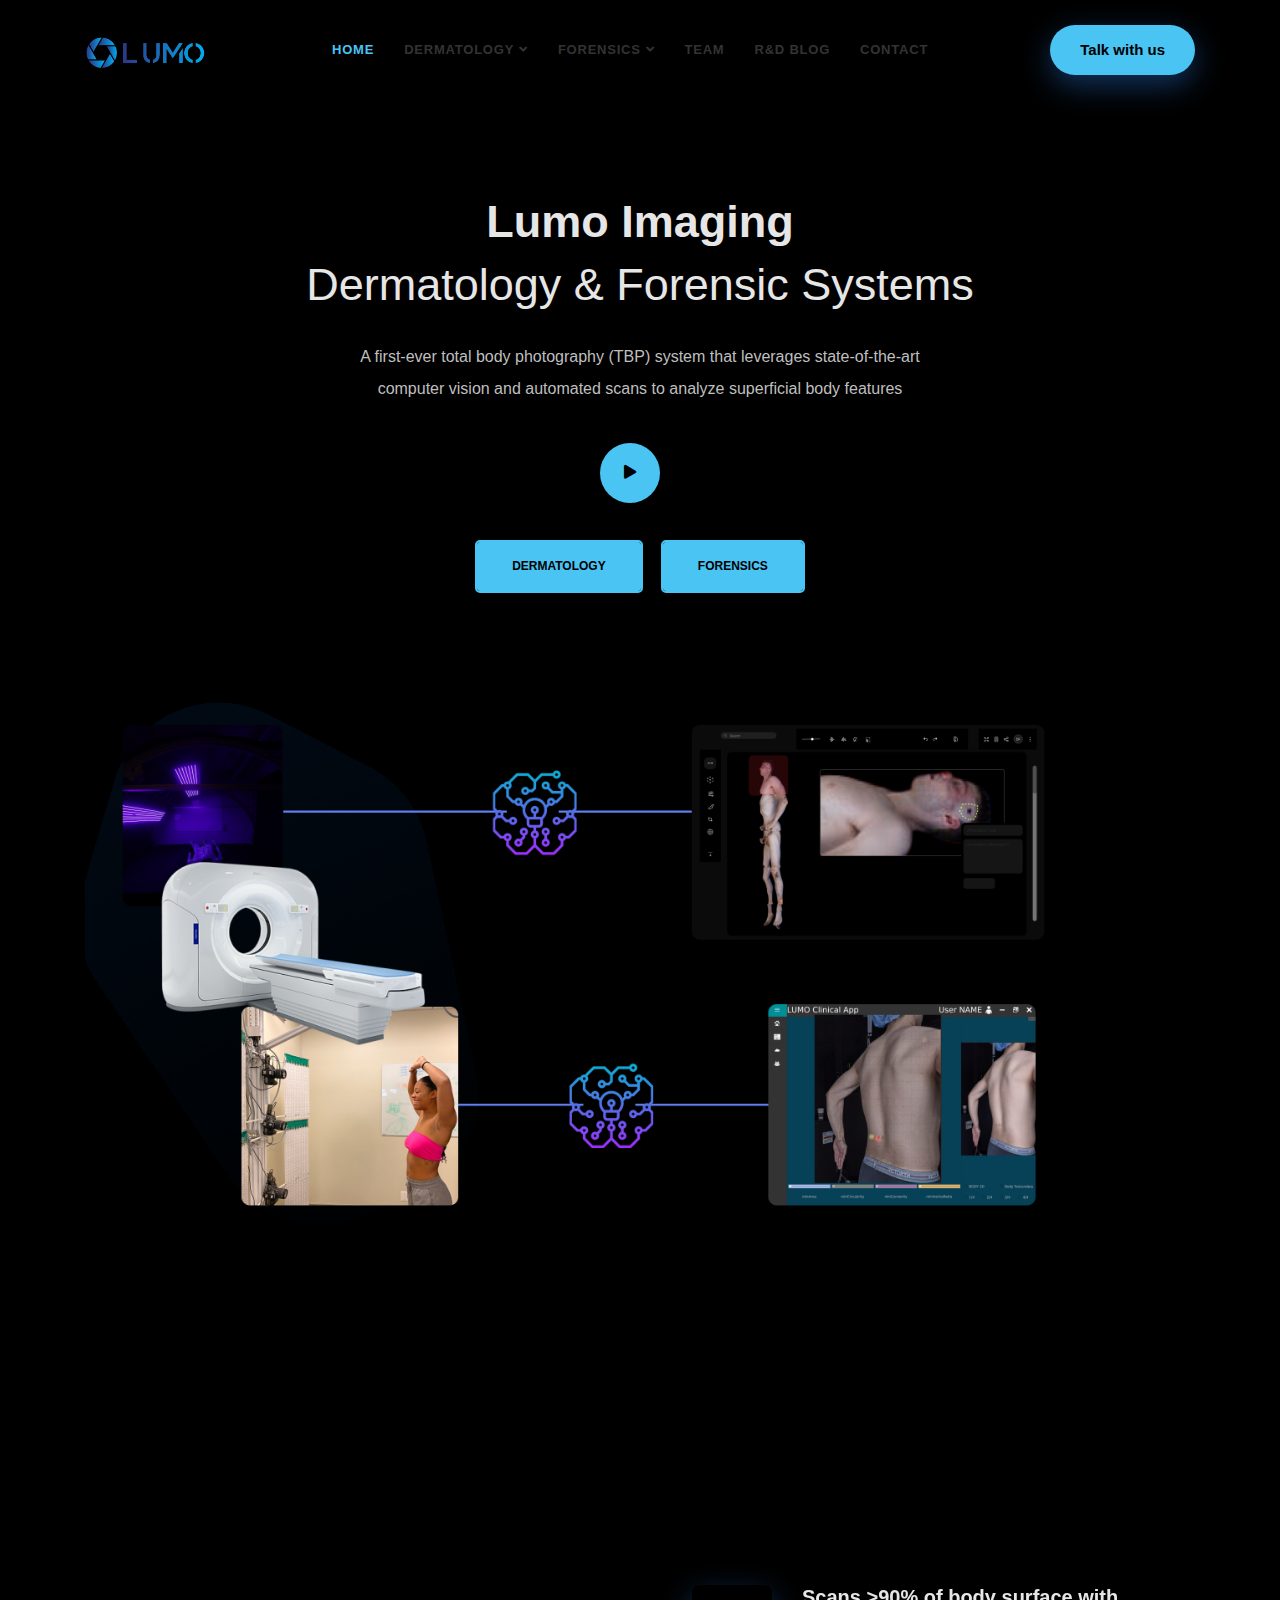
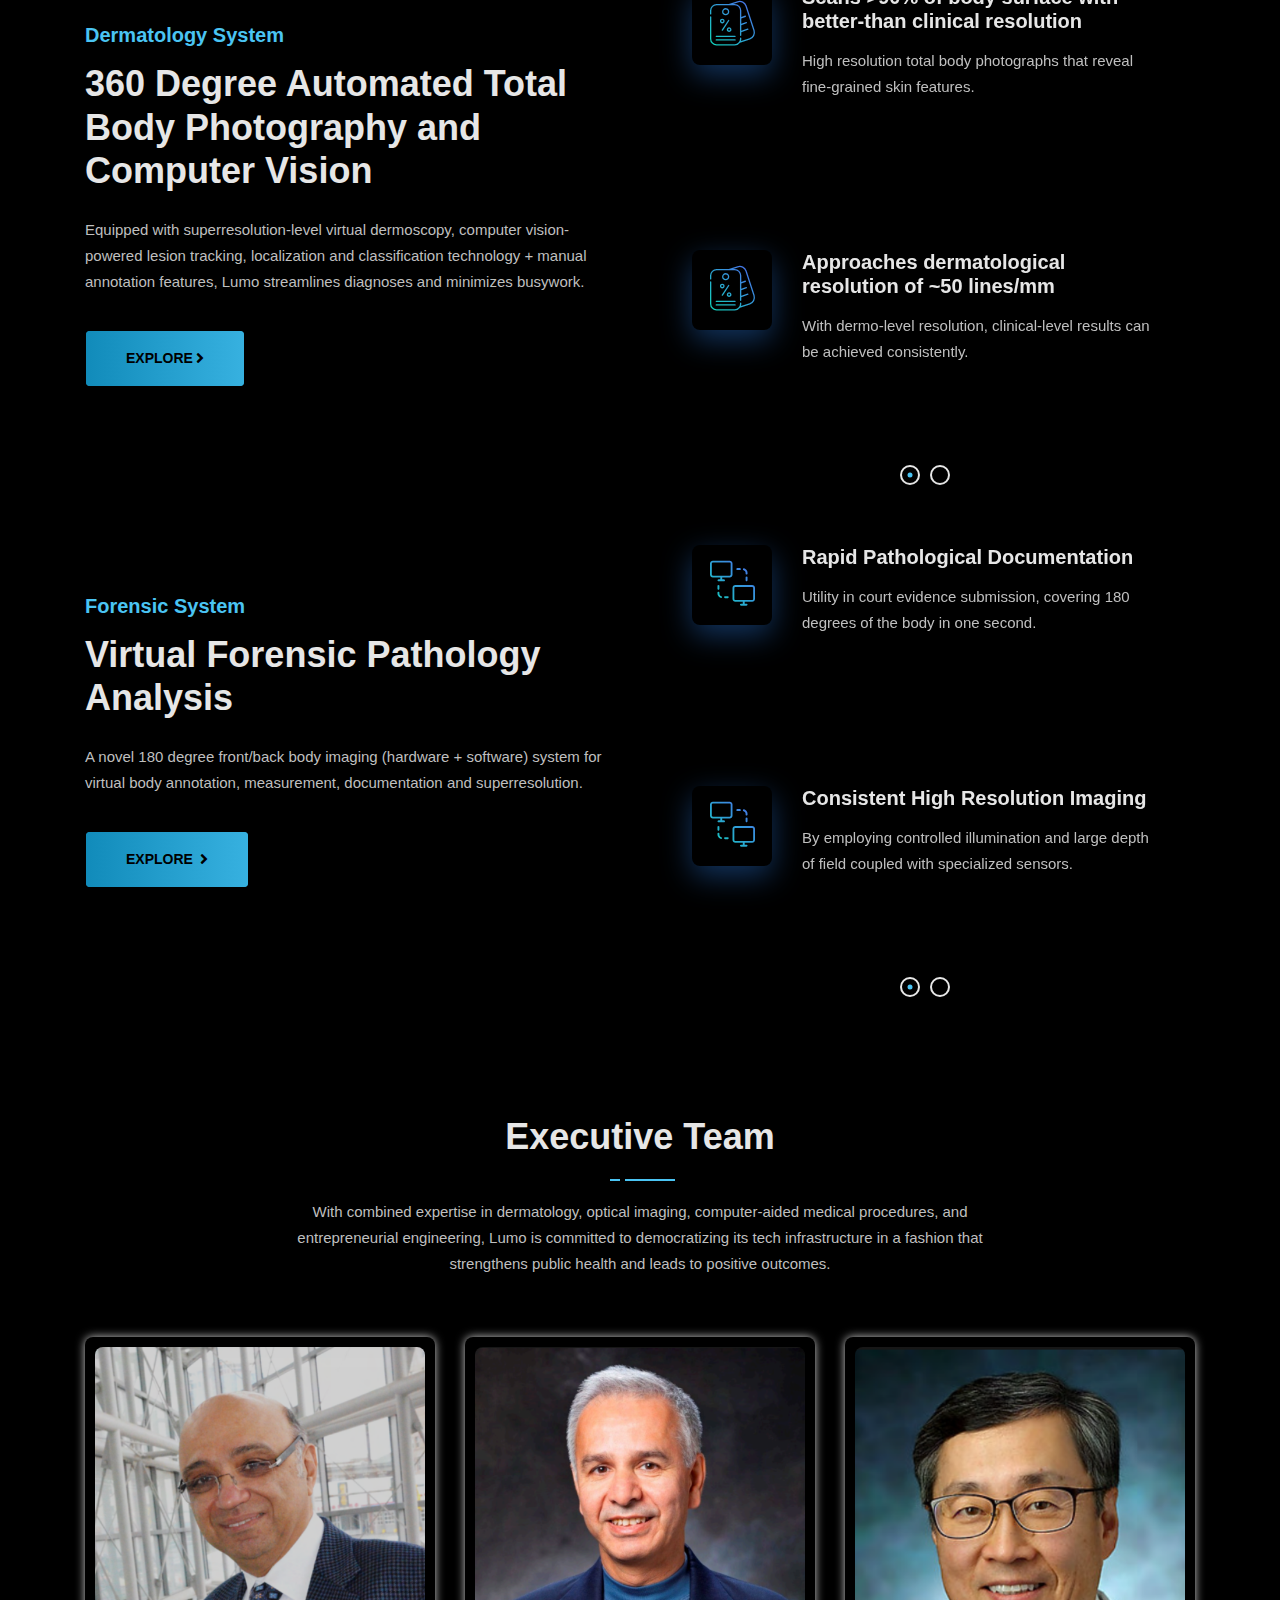
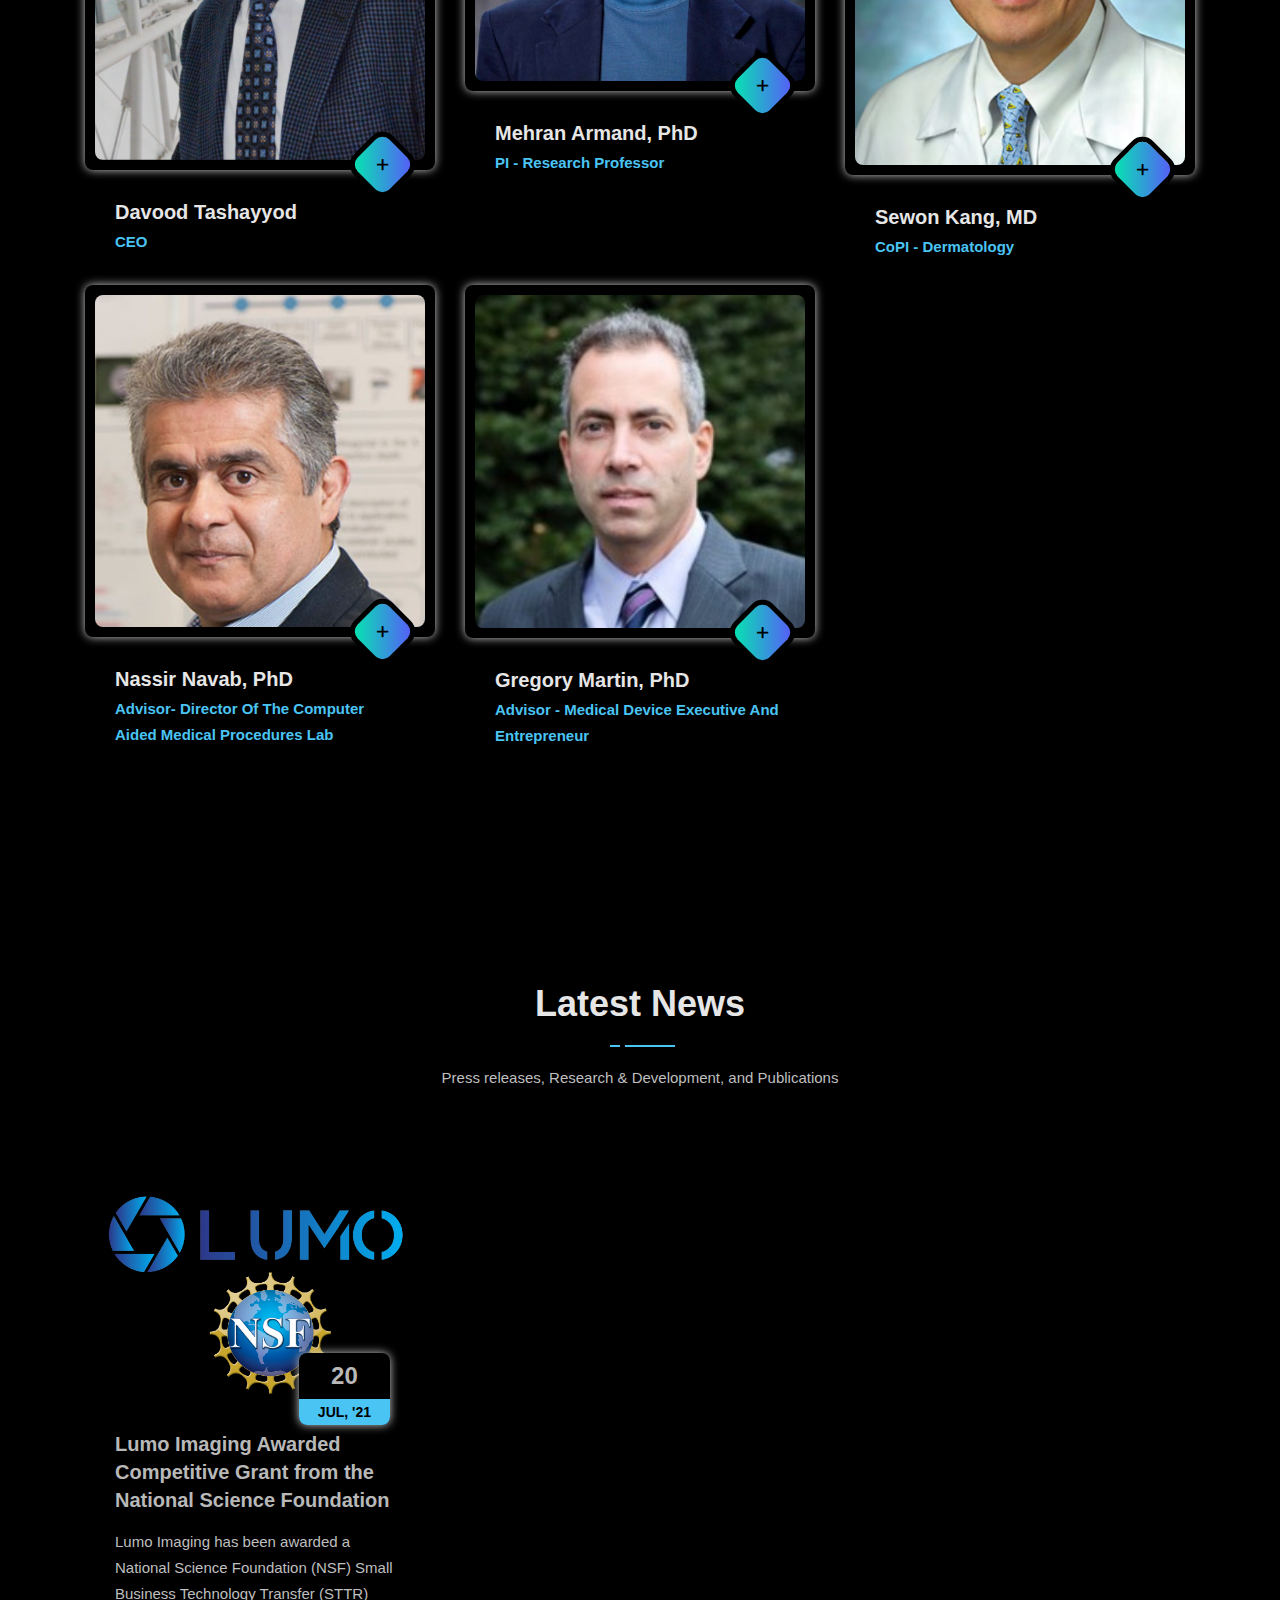
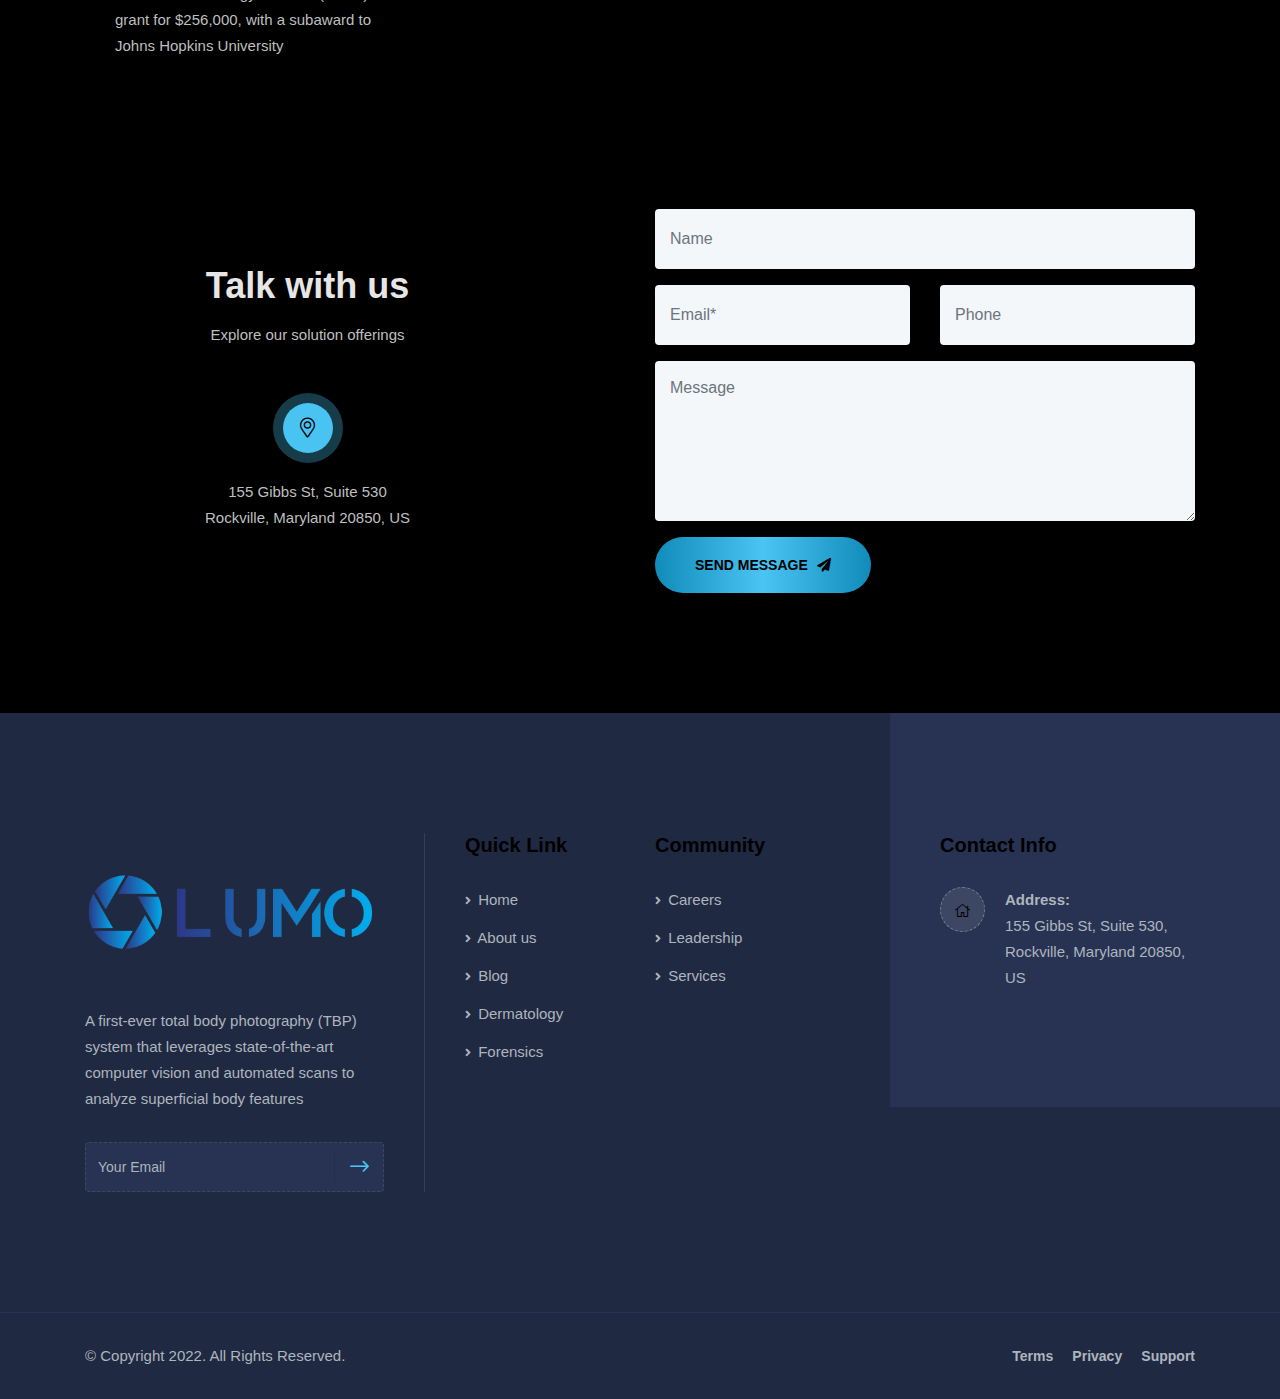
==== commit af3cdcf0: "black" ====
--- a/index.html
+++ b/index.html
@@ -13,7 +13,7 @@
 
     <!-- ========== Favicon Icon ========== -->
     <link rel="shortcut icon" href="assets/img/lumo-logo.png" type="image/x-icon">
-
+<link rel="stylesheet" href="https://use.typekit.net/iwu2ikk.css">
     <!-- ========== Start Stylesheet ========== -->
     <link href="assets/css/bootstrap.min.css" rel="stylesheet" />
     <link href="assets/css/font-awesome.min.css" rel="stylesheet" />
@@ -78,12 +78,27 @@
                         <li class="dropdown active dropdown-right">
                             <a href="#home" class="dropdown-tole smooth-menu active" data-toggle="" >Home</a>
                             
+                        </li>   
+                        <li class = "dropdown dropdown-right">
+                            <a class="dropdown-toggle" href="dermatology.html" data-toggle = "dropdown">Dermatology</a>
+                            <ul class="dropdown-menu">
+                                <li><a href="index.html">Total Body Photography (TBP)</a></li>
+                                <li><a href="index-2.html">LumoScanner D1</a></li>
+                                <li><a href="index-3.html">LumoTrack</a></li>
+                                <li><a href="index-4.html">LumoScreen</a></li>
+                                <li><a href="index-5.html">Dermoscopy </a></li>
+                                <li><a href="index-5.html">LumoScanner P1 </a>
+                                </li>
+                                <li><a href="index-5.html">LumoTrack P </a></li>
+                            </ul>
                         </li>
-                        <li>
-                            <a class="smooth-menu" href="dermatology.html">Dermatology</a>
-                        </li>
-                        <li>
-                            <a class="smooth-menu" href="forensics.html">Forensics</a>
+                       <li class = "dropdown dropdown-right">
+                            <a class="dropdown-toggle" href="forensics.html" data-toggle = "dropdown">Forensics</a>
+                            <ul class="dropdown-menu">
+                                <li><a href="index.html">Total Body Photography (TBP)</a></li>
+                                <li><a href="index-2.html">LumoScanner F1</a></li>
+                                <li><a href="index-3.html">LumoScreen F</a></li>
+                            </ul>
                         </li>
                         <li>
                             <a class="smooth-menu" href="#team">Team</a>
@@ -107,7 +122,7 @@
 
    <!-- Start Banner 
     ============================================= -->
-    <div class="banner-area bg-top text-capitalized text-center top-pad-80 auto-height" style="background-image: url(assets/img/shape/2.png);">
+    <div class="banner-area bg-top text-capitalized text-center top-pad-80 auto-height" style="background-image: url(assets/img/shape/2g);">
         <div class="container">
             <div class="content-box">
                 <div class="row align-center">
@@ -117,12 +132,12 @@
                             A first-ever total body photography (TBP) system that leverages state-of-the-art computer vision and automated scans to analyze superficial body features
                         </p>
                         <div class="button wow fadeInDown" data-wow-delay="700ms">
-                            <a href="https://www.youtube.com/watch?v=owhuBrGIOsE" class="popup-youtube video-btn"><i class="fas fa-play"></i>Watch our demo</a>
+                            <a href="" class="popup-youtube video-btn"><i class="fas fa-play"></i></a>
                         </div>
                         
                          <div class="buttons">
                             <a class="btn btn-theme-effect btn-sm wow fadeInLeft" href="dermatology.html">Dermatology</a>
-                            <a class="btn btn-theme-border btn-sm wow fadeInRight" href="forensics.html">Forensics</a>
+                            <a class="btn btn-theme-effect btn-sm wow fadeInLeft" href="forensics.html">Forensics</a>
                         </div>
                     </div>
                     <div class="col-lg-12">
@@ -164,7 +179,7 @@
     <div class="features-area default-padding-top carousel-shadow">
         <!-- Shape -->
         <div class="fixed-shape-bottom">
-            <img src="assets/img/shape/1.png" alt="Shape">
+            <img src="assets/img/shape/1.pg" alt="Shape">
         </div>
         <!-- End Shape -->
         <div class="container">
@@ -342,7 +357,7 @@
     ============================================= -->
     <div id="team" class="team-area bg-gray default-padding bottom-less">
         <!-- Shape -->
-        <div class="fixed-shape" style="background-image: url(assets/img/shape/5.png);"></div>
+        <div class="fixed-shape" style="background-image: url(assets/img/shape/5.pg);"></div>
         <!-- End Shape -->
         <div class="container">
             <div class="row">
@@ -506,9 +521,7 @@
     ============================================= -->
     <div id="blog" class="blog-area default-padding-top bg-gray bottom-less">
         <!-- Shape -->
-        <div class="fixed-shape-bottom">
-            <img src="assets/img/shape/6.png" alt="Shape">
-        </div>
+        
         <!-- End Shape -->
         <div class="container">
             <div class="row">
@@ -650,7 +663,7 @@
                     </div>
                     <div class="col-lg-2 col-md-6 item">
                         <div class="f-item link">
-                            <h4 class="widget-title">Quick LInk</h4>
+                            <h4 class="widget-title">Quick Link</h4>
                             <ul>
                                 <li>
                                     <a href="#"><i class="fas fa-angle-right"></i> Home</a>
--- a/assets/css/bootsnav.css
+++ b/assets/css/bootsnav.css
@@ -70,6 +70,7 @@
   margin-bottom: 20px;
   border: 1px solid transparent;
   padding: 0;
+   
 }
 
 .navbar-nav .dropdown-menu {
@@ -85,7 +86,7 @@
   font-size: 14px;
   text-align: left;
   list-style: none;
-  background-color: #fff;
+  background-color: black;
   -webkit-background-clip: padding-box;
   background-clip: padding-box;
   border: 1px solid #ccc;
@@ -131,16 +132,16 @@
 .nav > li > a:hover,
 .nav > li > a:focus {
   text-decoration: none;
-  background-color: #eee;
+  background-color: #000000;
 }
 
 .nav > li.disabled > a {
-  color: #777;
+  color: #b5b5b5;
 }
 
 .nav > li.disabled > a:hover,
 .nav > li.disabled > a:focus {
-  color: #777;
+  color: #b5b5b5;
   text-decoration: none;
   cursor: not-allowed;
   background-color: transparent;
@@ -149,7 +150,7 @@
 .nav .open > a,
 .nav .open > a:hover,
 .nav .open > a:focus {
-  background-color: #eee;
+  background-color: #000000;
   border-color: #337ab7;
 }
 
@@ -205,7 +206,7 @@
   height: 50px;
   width: 50px;
   background: #4ac4f3;
-  color: #ffffff;
+  color: #000000;
   border-radius: 50%;
 }
 
@@ -361,7 +362,7 @@
 }
 
 header nav.navbar.border.bootsnav.navbar-fixed.no-background ul li a::after {
-  background: #ffffff none repeat scroll 0 0;
+  background: #000000 none repeat scroll 0 0;
   bottom: -2px;
   content: "";
   height: 3px;
@@ -413,7 +414,7 @@
 .attr-nav > a.btn-theme.effect:focus {
   background: #4ac4f3 none repeat scroll 0 0;
   border: 2px solid #4ac4f3;
-  color: #ffffff !important;
+  color: #000000 !important;
 }
 
 nav.bootsnav.navbar-default.info-topbar.sticked ul li a {
@@ -603,7 +604,7 @@
 nav.bootsnav.navbar-sidebar.bg-dark ul.nav li.dropdown ul.dropdown-menu li a, 
 nav.bootsnav.navbar-sidebar.bg-dark ul.nav li.dropdown a, 
 nav.bootsnav.navbar-sidebar.bg-dark ul.nav li.dropdown h6 {
-  color: #cccccc;
+  color: #000000;
 }
 
 .attr-nav ul.cart-list li.total a {
@@ -611,16 +612,16 @@
   display: inline-block;
   font-weight: 600 !important;
   padding: 12px 15px;
-  color: #ffffff !important;
+  color: #000000 !important;
 }
 
 .attr-nav ul.cart-list li.total a:hover {
   background: #4ac4f3 none repeat scroll 0 0 !important;
-  color: #ffffff !important;
+  color: #000000 !important;
 }
 
 nav.navbar.bootsnav {
-  background-color: #fff;
+  background-color: #000000;
   border-radius: 0;
   border: none;
   box-shadow: 0 8px 25px 0 rgba(0, 0, 0, 0.04);
@@ -645,7 +646,7 @@
 }
 
 nav.navbar.bootsnav.bg-dark ul.nav > li > a {
-  color: #ffffff;
+  color: #000000;
 }
 
 nav.navbar.bootsnav ul.nav li.megamenu-fw > a:hover, 
@@ -739,7 +740,7 @@
 nav.bootsnav.navbar-full .navbar-collapse .wrap-full-menu {
   display: table-cell;
   vertical-align: middle;
-  background-color: #fff;
+  background-color: #000000;
   overflow: auto;
 }
 
@@ -792,7 +793,7 @@
   font-weight: 600;
   margin-left: 4px;
   background: #4ac4f3;
-  color: #ffffff;
+  color: #000000;
   border-radius: 5px;
 }
 
@@ -906,7 +907,7 @@
 
 .attr-nav > ul > li > a span.badge {
   background-color: #4ac4f3;
-  color: #ffffff;
+  color: #000000;
   height: 20px;
   line-height: 20px;
   margin-top: -5px;
@@ -1026,7 +1027,7 @@
 }
 
 .top-search {
-  background-color: #ffffff;
+  background-color: #000000;
   border: medium none;
   border-radius: 30px;
   box-shadow: 0 10px 40px -15px rgba(0, 0, 0, 0.5);
@@ -1089,7 +1090,7 @@
   padding: 50px;
   height: 100%;
   display: block;
-  background-color: #ffffff;
+  background-color: #000000;
   -webkit-transition: all 0.3s ease-in-out;
   -moz-transition: all 0.3s ease-in-out;
   -o-transition: all 0.3s ease-in-out;
@@ -1176,7 +1177,7 @@
 }
 
 .navbar .side .widget.social li a {
-  color: #ffffff;
+  color: #000000;
   display: inline-block;
   font-weight: 600;
   height: 40px;
@@ -1192,7 +1193,7 @@
 
 .navbar .side .widget.social li a:hover {
   background: #4ac4f3 none repeat scroll 0 0;
-  color: #ffffff;
+  color: #000000;
 }
 
 .navbar.color-yellow .side .widget.social li a:hover {
@@ -1335,7 +1336,7 @@
 
 .side .widget ul.link li a:focus, 
 .side .widget ul.link li a:hover {
-  color: #fff;
+  color: #000000;
   text-decoration: none;
 }
 
@@ -1367,7 +1368,7 @@
 
 nav.navbar.bootsnav .share.dark ul > li > a {
   background-color: #4ac4f3;
-  color: #ffffff;
+  color: #000000;
 }
 
 nav.navbar.bootsnav.color-yellow .share.dark ul > li > a {
@@ -1395,7 +1396,7 @@
 }
 
 nav.navbar.bootsnav.navbar-fixed.nav-box.no-background {
-  background: #ffffff none repeat scroll 0 0;
+  background: #000000 none repeat scroll 0 0;
   top: 50px;
   width: auto;
   left: 0;
@@ -1486,20 +1487,20 @@
   }
 
   .navbar.no-background .attr-nav.extra-color > ul > li > a {
-    color: #ffffff;
+    color: #000000;
   }
 
   .attr-nav.extra-color > ul > li.side-menu > a {
     display: inline-block;
     padding: 0 !important;
-    background: #ffffff;
+    background: #000000;
     color: #4ac4f3 !important;
     border-radius: 50%;
     height: 50px;
     width: 50px;
     text-align: center;
     line-height: 50px;
-    box-shadow: 0 0 10px #cccccc;
+    box-shadow: 0 0 10px #000000;
   }
 
   .cornflower-blue .attr-nav.extra-color > ul > li.side-menu > a {
@@ -1527,13 +1528,13 @@
     display: inline-block;
     padding: 0 !important;
     background: #1baaa0;
-    color: #ffffff !important;
+    color: #000000 !important;
     border-radius: 50%;
     height: 50px;
     width: 50px;
     text-align: center;
     line-height: 50px;
-    box-shadow: 0 0 10px #cccccc;
+    box-shadow: 0 0 10px #000000;
   }
 
   .eastern-blue .attr-nav.extra-color > ul > li > a {
@@ -1542,7 +1543,7 @@
 
 /* Custom */
   nav.navbar.navbar-default.bootsnav.navbar-fixed-light.no-background {
-    background: #ffffff;
+    background: #000000;
     box-shadow: 0 8px 25px 0 rgba(0, 0, 0, 0.04);
   }
 
@@ -1673,7 +1674,7 @@
   nav.navbar.bootsnav.active-full ul.nav > li > a.active,
     nav.navbar.bootsnav.active-full ul.nav > li > a:hover {
     background: #4ac4f3 none repeat scroll 0 0 !important;
-    color: #ffffff;
+    color: #000000;
   }
 
   nav.navbar.bootsnav.active-full.color-yellow ul.nav > li > a.active,
@@ -1682,7 +1683,7 @@
   }
 
   nav.navbar.bootsnav.active-full ul.nav > li.active > a:hover {
-    color: #ffffff;
+    color: #000000;
   }
 
   nav.navbar.bootsnav ul.nav > li > a:hover {
@@ -1714,8 +1715,8 @@
   }
 
   .social-links.sl-default a {
-    border: 1px solid #ffffff;
-    color: #ffffff;
+    border: 1px solid #000000;
+    color: #000000;
     display: inline-block;
     float: left;
     height: 30px;
@@ -1727,7 +1728,7 @@
   }
 
   nav.navbar.bootsnav li.dropdown ul.dropdown-menu {
-    background: #fff none repeat scroll 0 0;
+    background: #000000 none repeat scroll 0 0;
     border: 1px solid transparent;
     border-radius: 2px;
     box-shadow: 0 5px 50px 0 rgba(0, 0, 0, 0.15);
@@ -1924,12 +1925,12 @@
   nav.navbar.bootsnav.navbar-transparent.white .attr-nav > ul > li > a, 
   nav.navbar.bootsnav.navbar-transparent.white ul.nav > li > a, 
   nav.navbar.bootsnav.no-background.white ul.nav > li > a {
-    color: #fff;
+    color: #000000;
   }
 
   nav.navbar.bootsnav.navbar-transparent.dark .attr-nav > ul > li > a, 
   nav.navbar.bootsnav.navbar-transparent.dark ul.nav > li > a {
-    color: #eee;
+    color: #000000;
   }
 
   nav.navbar.bootsnav.navbar-fixed.navbar-transparent .logo-scrolled, 
@@ -1975,7 +1976,7 @@
   }
 
   .eastern-blue .attr-nav.attr-bg a {
-    color: #ffffff;
+    color: #000000;
   }
 
   nav.navbar.bootsnav.menu-center .container {
@@ -2109,15 +2110,15 @@
     overflow: hidden;
     left: 0;
     padding: 0 0 0 0 !important;
-    background: #fff;
-    -moz-box-shadow: 1px 0px 1px 0px #eee;
-    -webkit-box-shadow: 1px 0px 1px 0px #eee;
-    -o-box-shadow: 1px 0px 1px 0px #eee;
-    box-shadow: 1px 0px 1px 0px #eee;
+    background: #000000;
+    -moz-box-shadow: 1px 0px 1px 0px #000000;
+    -webkit-box-shadow: 1px 0px 1px 0px #000000;
+    -o-box-shadow: 1px 0px 1px 0px #000000;
+    box-shadow: 1px 0px 1px 0px #000000;
   }
 
   nav.bootsnav.navbar-sidebar.bg-dark {
-    background: #fff none repeat scroll 0 0;
+    background: #000000 none repeat scroll 0 0;
     -moz-box-shadow: 1px 0 6px 0 #040914;
     -webkit-box-shadow: 1px 0 6px 0 #040914;
     -o-box-shadow: 1px 0 6px 0 #040914;
@@ -2170,7 +2171,7 @@
   }
 
   nav.bootsnav.navbar-sidebar ul.nav > li {
-    border-bottom: 1px solid #eeeeee;
+    border-bottom: 1px solid #000000;
   }
 
   nav.bootsnav.navbar-sidebar.bg-dark ul.nav > li {
@@ -2182,7 +2183,7 @@
   }
 
   nav.bootsnav.navbar-sidebar.bg-dark ul.nav > li > a {
-    color: #ffffff;
+    color: #000000;
   }
 
   nav.bootsnav.navbar-sidebar ul.nav > li > a:hover {
@@ -2363,7 +2364,7 @@
   }
 
   nav.navbar.bootsnav.navbar-transparent.pad-top {
-    background: #ffffff none repeat scroll 0 0 !important;
+    background: #000000 none repeat scroll 0 0 !important;
     border-bottom: none !important;
     margin-top: 0 !important;
   }
@@ -2469,7 +2470,7 @@
 
   nav.navbar.shadow.navbar-inverse.bootsnav.navbar-transparent.dark, 
   nav.navbar.shadow.bootsnav.navbar-transparent.dark {
-    background-color: #ffffff !important;
+    background-color: #000000 !important;
     border-bottom: medium none navy;
   }
 
@@ -2482,7 +2483,7 @@
   }
 
   nav.navbar.bootsnav.no-background.wt-bar {
-    background-color: #ffffff;
+    background-color: #000000;
     margin: 0;
     position: relative;
     top: 0 !important;
@@ -2498,7 +2499,7 @@
   }
 
   nav.bg-dark.navbar.bootsnav .navbar-toggle {
-    color: #ffffff;
+    color: #000000;
   }
 
   nav.bg-dark.navbar.bootsnav ul.nav > li > a {
@@ -2536,7 +2537,7 @@
 
   nav.navbar.bootsnav .navbar-collapse.collapse.in,
   nav.navbar.bootsnav .navbar-collapse.collapse.show {
-    background: #ffffff none repeat scroll 0 0;
+    background: #000000 none repeat scroll 0 0;
     display: block;
     margin-bottom: 30px;
   }
@@ -2845,7 +2846,7 @@
     overflow-y: auto !important;
     overflow-x: hidden !important;
     display: block;
-    background: #fff;
+    background: #000000;
     z-index: 99;
     width: 280px;
     height: 100% !important;
@@ -2986,7 +2987,7 @@
   }
 
   nav.navbar.bootsnav.navbar-mobile ul.nav {
-    border-top: solid 1px #fff;
+    border-top: solid 1px #000000;
   }
 
   li.close-full-menu {
@@ -3022,7 +3023,7 @@
 }
 
 nav.navbar-transparent .attr-nav > ul > li.contact {
-  color: #ffffff;
+  color: #000000;
   margin-left: 0;
 }
 
@@ -3036,7 +3037,7 @@
 }
 
 nav.navbar-transparent .attr-nav > ul > li.contact i {
-  color: #ffffff;
+  color: #000000;
 }
 
 .attr-nav > ul > li > a {
@@ -3056,7 +3057,7 @@
 
 .attr-nav > ul > li.button > a {
     background: #4ac4f3;
-    color: #ffffff;
+    color: #000000;
     display: inline-block;
     padding: 12px 30px !important;
     border-radius: 30px;
@@ -3066,7 +3067,7 @@
 }
 
 .attr-nav.light > ul > li.button > a {
-  background: #ffffff;
+  background: #000000;
   color: #232323 !important;
   box-shadow: 0 0 10px #e7e7e7;
   font-weight: 700;
@@ -3089,7 +3090,7 @@
 .attr-nav.menu li:last-child a {
   background: #4ac4f3 none repeat scroll 0 0;
   border-radius: 30px;
-  color: #ffffff !important;
+  color: #000000 !important;
   padding: 5px 20px !important;
 }
 
@@ -3108,7 +3109,7 @@
 }
 
 nav.navbar.bootsnav.bg-dark .attr-nav > ul > li > a {
-  color: #ffffff;
+  color: #000000;
 }
 
 ul.cart-list > li.total > .btn {
@@ -3188,12 +3189,12 @@
   nav.navbar.bootsnav.navbar-transparent.white .attr-nav > ul > li > a, 
   nav.navbar.bootsnav.navbar-transparent.white ul.nav > li > a, 
   nav.navbar.bootsnav.no-background.white ul.nav > li > a {
-    color: #fff;
+    color: #000000;
   }
 
   nav.navbar.bootsnav.navbar-transparent.dark .attr-nav > ul > li > a, 
   nav.navbar.bootsnav.navbar-transparent.dark ul.nav > li > a {
-    color: #eee;
+    color: #000000;
   }
 }
 
@@ -3252,12 +3253,12 @@
 }
 
 nav.navbar.navbar-inverse ul.cart-list > li.total .pull-right {
-  color: #fff;
+  color: #000000;
 }
 
 nav.navbar.navbar-inverse.megamenu ul.dropdown-menu.megamenu-content .content ul.menu-col li a, 
 nav.navbar.navbar-inverse ul.nav > li > a {
-  color: #eee;
+  color: #000000;
 }
 
 nav.navbar.navbar-inverse ul.nav > li.dropdown > a {
@@ -3274,17 +3275,17 @@
 nav.navbar.navbar-inverse ul.nav .dropdown-menu h4, 
 nav.navbar.navbar-inverse ul.nav .dropdown-menu h5, 
 nav.navbar.navbar-inverse ul.nav .dropdown-menu h6 {
-  color: #fff;
+  color: #000000;
 }
 
 nav.navbar.navbar-inverse .form-control {
   background-color: #333;
   border-color: #303030;
-  color: #fff;
+  color: #000000;
 }
 
 nav.navbar.navbar-inverse .attr-nav > ul > li > a {
-  color: #eee;
+  color: #000000;
 }
 
 nav.navbar.navbar-inverse .attr-nav > ul > li.dropdown ul.dropdown-menu {
@@ -3296,7 +3297,7 @@
 
 nav.navbar.navbar-inverse ul.cart-list > li {
   border-bottom: solid 1px #303030;
-  color: #eee;
+  color: #000000;
 }
 
 nav.navbar.navbar-inverse ul.cart-list > li img {
@@ -3372,7 +3373,7 @@
   nav.navbar.navbar-inverse.navbar-transparent.dark .attr-nav > ul > li > a, 
   nav.navbar.navbar-inverse.navbar-transparent.dark ul.nav > li > a, 
   nav.navbar.navbar-inverse.no-background.white ul.nav > li > a {
-    color: #fff;
+    color: #000000;
   }
 
   nav.navbar.navbar-inverse.no-background.dark .attr-nav > ul > li > a, 
@@ -3385,7 +3386,7 @@
 
 @media (max-width: 992px) {
   nav.navbar.navbar-inverse .navbar-toggle {
-    color: #eee;
+    color: #000000;
     background-color: #222 !important;
   }
 
@@ -3401,7 +3402,7 @@
 
   nav.navbar.navbar-inverse .dropdown .megamenu-content .col-menu .title {
     border-bottom: solid 1px #303030;
-    color: #eee;
+    color: #000000;
   }
 
   nav.navbar.navbar-inverse .dropdown .megamenu-content .col-menu ul > li > a {
@@ -3430,7 +3431,7 @@
 
 @media (min-width: 1024px) {
   .bootsnav.navbar-full.no-background .navbar-toggle {
-    color: #fff;
+    color: #000000;
   }
 }
 
@@ -3500,7 +3501,7 @@
   font-size: 13px;
   letter-spacing: 0.06em;
   color: #232323;
-  box-shadow: 0 0 10px #cccccc;
+  box-shadow: 0 0 10px #000000;
   border-radius: 30px;
 }
 
--- a/style.css
+++ b/style.css
@@ -65,12 +65,12 @@
 }
 
 body {
-    font-family: 'Manrope', sans-serif;
+    font-family: ibm-plex-sans, sans-serif;
     font-size: 15px;
     font-weight: 400;
     line-height: 26px;
     overflow-x: hidden;
-    background-color: #ffffff;
+    background-color: black;
     color: #666666;
 }
 
@@ -79,12 +79,13 @@
 }
 
 h1, h2, h3, h4, h5, h6 {
-  color: #232323;
-  font-weight: normal;
+  color: #e6e6e6;
+ font-weight: 100;
   line-height: 1.2;
-  font-family: 'Manrope', sans-serif;
+   font-family: ibm-plex-sans,sans-serif;
   letter-spacing: 0;
   margin: 0;
+font-style: normal;
 }
 
 h1,h2,h3,h4,h5,h6 {
@@ -143,11 +144,11 @@
 }
 
 p {
-  color: #666666;
+  color: #bfbfbf;
   margin: 0 0 15px;
   text-transform: none;
-  font-weight: 400;
-  font-family: 'Roboto', sans-serif;
+  font-weight: 100;
+ font-family: ibm-plex-sans, sans-serif;
 }
 
 hr {
@@ -166,7 +167,7 @@
   color: #333;
   border: 1px solid #ededed;
   border-radius: inherit;
-  background-color: #f9f9f9;
+  background-color: black;
   font-size: 13px;
   line-height: 1.42857143;
 }
@@ -185,11 +186,11 @@
 a, a:active, a:focus, a:hover {
   outline: none;
   text-decoration: none;
-  color: #232323;
+  color: #b8b8b8;
 }
 
 a:hover {
-  color: #232323;
+  color: #b8b8b8;
 }
 
 a {
@@ -357,11 +358,11 @@
 }
 
 .bg-gray {
-  background-color: #edf5ff;
+  background-color: black;
 }
 
 .bg-light {
-  background-color: #ffffff;
+  background-color: black;
 }
 
 .bg-dark {
@@ -389,7 +390,7 @@
  .text-light h6, 
  .text-light p, 
  .text-light a {
-  color: #ffffff;
+  color: #000000;
 }
 
 .shadow {
@@ -522,7 +523,7 @@
 .btn.btn-gradient {
   position: relative;
   z-index: 1;
-  color: #ffffff !important;
+  color: #000000 !important;
 }
 
 .btn.btn-gradient::after {
@@ -536,7 +537,7 @@
   background-size: 300% 100%;
   text-transform: uppercase;
   display: inline-block;
-  color: #ffffff !important;
+  color: #000000 !important;
   background-color: #118bba;
   z-index: -1;
   transition: all 0.35s ease-in-out;
@@ -544,7 +545,7 @@
 .btn.btn-gradient:hover::after, 
 .btn.btn-gradient:active {
   background-position: -50% 0;
-  color: #ffffff;
+  color: #000000;
 }
 
 .btn-md i {
@@ -575,11 +576,11 @@
   border-radius: 50%;
   position: relative;
   margin-right: 20px;
-  color: #ffffff;
+  color: #000000;
 }
 
 .text-light .video-btn i {
-  background: #ffffff;
+  background: #000000;
   color: #4ac4f3;
 }
 
@@ -605,11 +606,11 @@
 }
 
 .text-light .video-btn i::after {
-    background: #ffffff repeat scroll 0 0;
+    background: #000000 repeat scroll 0 0;
 }
 
 .btn.btn-light.effect {
-  color: #232323;
+  color: #bfbfbf;
   border: 2px solid transparent;
   box-shadow: 0 10px 30px 0 rgb(44 130 237 / 40%);
   overflow: hidden;
@@ -624,14 +625,14 @@
   content: "";
   height: 100%;
   width: 100%;
-  background: #ffffff;
+  background: #000000;
   z-index: -1;
   transition: all 0.35s ease-in-out;
 }
 
 .btn.btn-light.effect:hover {
-  border: 2px solid #ffffff;
-  color: #ffffff;
+  border: 2px solid #000000;
+  color: #000000;
   background: transparent;
 }
 
@@ -640,7 +641,7 @@
 }
 
 .btn.btn-dark.effect {
-  color: #ffffff;
+  color: #000000;
   border: 2px solid transparent;
   box-shadow: 0 10px 30px 0 rgb(44 130 237 / 40%);
   overflow: hidden;
@@ -672,7 +673,7 @@
 }
 
 .btn-light.border {
-    background: #ffffff;
+    background: #000000;
     border: 2px solid #e7e7e7 !important;
 }
 
@@ -704,15 +705,15 @@
 }
 
 .btn-theme-border:hover {
-  color: #ffffff;
+  color: #000000;
 }
 
 .btn-light-border {
-  border: 2px solid #ffffff;
+  border: 2px solid #000000;
   overflow: hidden;
   position: relative;
   z-index: 1;
-  color: #ffffff;
+  color: #000000;
 }
 
 .btn-light-border::after {
@@ -722,7 +723,7 @@
   content: "";
   height: 100%;
   width: 0;
-  background: #ffffff;
+  background: #000000;
   z-index: -1;
   transition: all 0.35s ease-in-out;
 }
@@ -736,7 +737,7 @@
 }
 
 .btn-light-border:hover {
-  color: #232323;
+  color: #b8b8b8;
 }
 
 .btn-theme-effect {
@@ -744,7 +745,7 @@
   overflow: hidden;
   position: relative;
   z-index: 1;
-  color: #ffffff;
+  color: #000000;
 }
 
 .btn-theme-effect::after {
@@ -768,7 +769,7 @@
 }
 
 .btn-theme-effect:hover {
-  color: #232323;
+  color: #b0b0b0;
 }
 
 
@@ -836,7 +837,7 @@
 }
 
 .site-heading.light .devider {
-  background: #ffffff;
+  background: #000000;
 }
 
 .site-heading .devider:before {
@@ -878,7 +879,7 @@
   }
 
   .bg-gray.left-border::before {
-    background: #ffffff;
+    background: #000000;
   }
 }
 
@@ -933,7 +934,7 @@
   font-family: "Font Awesome 5 Pro";
   font-weight: 600;
   padding: 0 5px;
-  color: #ffffff;
+  color: #000000;
   display: none;
 }
 
@@ -955,7 +956,7 @@
   margin-top: -1px;
   position: absolute;
   top: 50%;
-  background: #ffffff;
+  background: #000000;
   width: 15px;
 }
 
@@ -967,7 +968,7 @@
 .breadcrumb-area .breadcrumb li {
   font-weight: 600;
   text-transform: uppercase;
-  color: #ffffff;
+  color: #000000;
   font-size: 14px;
 }
 
@@ -1183,7 +1184,7 @@
 
 .banner-area .carousel-control.shadow {
   background: transparent none repeat scroll 0 0;
-  color: #ffffff;
+  color: #000000;
   font-size: 20px;
   height: 50px;
   line-height: 50px;
@@ -1273,7 +1274,7 @@
 }
 
 .banner-area .carousel-indicators li.active {
-  border: 2px solid #ffffff;
+  border: 2px solid #000000;
 }
 
 .banner-area .carousel-indicators li::after {
@@ -1288,7 +1289,7 @@
   -moz-transform: translate(-50%, -50%);
   -ms-transform: translate(-50%, -50%);
   -o-transform: translate(-50%, -50%);
-  background: #ffffff;
+  background: #000000;
   -webkit-border-radius: 50%;
   -moz-border-radius: 50%;
   border-radius: 50%;
@@ -1307,6 +1308,7 @@
 .banner-area.bg-top {
     background-size: cover;
     background-position: bottom center;
+    background-color: black;
 }
 
 .banner-area.top-pad-80 {
@@ -1411,7 +1413,7 @@
 }
 
 .banner-area.bg-gradient {
-  background: linear-gradient(to bottom, #FFFFFF, #AFE6FB);
+  background: linear-gradient(to bottom, #000000, #AFE6FB);
 }
 
 
@@ -1504,7 +1506,7 @@
     content: "";
     height: 500px;
     width: 500px;
-    background: #ffffff;
+    background: #000000;
     z-index: -1;
     border-radius: 50%;
     opacity: 0.1;
@@ -1517,7 +1519,7 @@
     content: "";
     height: 600px;
     width: 600px;
-    background: #ffffff;
+    background: #000000;
     z-index: -1;
     border-radius: 50%;
     opacity: 0.07;
@@ -1531,7 +1533,7 @@
     right: 0;
     left: 0;
     height: 0;
-    border-right: 100vw solid #ffffff;
+    border-right: 100vw solid #000000;
     border-top: 300px solid transparent;
     width: 0;
     z-index: -1;
@@ -1560,7 +1562,7 @@
 .banner-area form {
     position: relative;
     max-width: 90%;
-    background: #ffffff;
+    background: #000000;
     box-shadow: 1px 4px 20px -2px rgb(0 0 0 / 10%);
     border-radius: 30px;
     margin-top: 35px;
@@ -1583,7 +1585,7 @@
     padding: 0 25px;
     border-radius: 30px;
     background: #4ac4f3;
-    color: #ffffff;
+    color: #000000;
     font-weight: 600;
 }
 
@@ -1739,7 +1741,7 @@
   display: block;
   width: 80px;
   height: 80px;
-  background: #ffffff repeat scroll 0 0;
+  background: #000000 repeat scroll 0 0;
   -webkit-border-radius: 50%;
   -moz-border-radius: 50%;
   border-radius: 50%;
@@ -1768,7 +1770,7 @@
   display: block;
   width: 80px;
   height: 80px;
-  background: #ffffff repeat scroll 0 0;
+  background: #000000 repeat scroll 0 0;
   -webkit-border-radius: 50%;
   -moz-border-radius: 50%;
   border-radius: 50%;
@@ -1815,7 +1817,7 @@
 }
 
 .video-play-button.theme i {
-  color: #ffffff;
+  color: #000000;
 }
 
 .video-play-button.relative {
@@ -2191,7 +2193,7 @@
     display: block;
     text-transform: uppercase;
     font-weight: 700;
-    color: #232323;
+    color: #bfbfbf;
 }
 
 @media only screen and (min-width: 1100px) {
@@ -2202,7 +2204,7 @@
       content: "";
       height: 100%;
       width: 70px;
-      background: #ffffff;
+      background: #000000;
       z-index: 9;
   }
 }
@@ -2259,7 +2261,7 @@
 }
 
 .features-area .features-box .item {
-    background: #ffffff;
+    background: #000000;
     padding: 60px 37px;
     box-shadow: 1px 4px 20px -2px rgb(0 0 0 / 10%);
     border-radius: 7px;
@@ -2316,7 +2318,7 @@
 
 .features-area .features-box .single-item .item:hover p,
 .features-area .features-box .single-item .item:hover h4 {
-  color: #ffffff;
+  color: #000000;
 }
 
 .features-area .features-box .item .icon {
@@ -2324,7 +2326,7 @@
     height: 80px;
     width: 80px;
     line-height: 80px;
-    background: #ffffff;
+    background: #000000;
     box-shadow: 0 10px 30px 0 rgb(44 130 237 / 40%);
     border-radius: 8px;
     text-align: center;
@@ -2362,7 +2364,7 @@
     display: inline-block;
     margin: 0 10px;
     font-weight: 600;
-    color: #232323;
+    color: #b8b8b8;
     text-transform: uppercase;
     font-size: 13px;
 }
@@ -2403,7 +2405,7 @@
   -webkit-border-radius: 50%;
   -moz-border-radius: 50%;
   border-radius: 50%;
-  background: #ffffff;
+  background: #000000;
   position: relative;
   z-index: 1;
   border: 2px solid #e7e7e7;
@@ -2489,7 +2491,7 @@
 
 .advanced-features-area .af-items .item {
     padding: 60px 30px;
-    background: #ffffff;
+    background: #000000;
     box-shadow: 1px 4px 20px -2px rgb(0 0 0 / 10%);
     border-radius: 8px;
     transition: all 0.35s ease-in-out;
@@ -2588,7 +2590,7 @@
     display: inline-block;
     font-size: 50px;
     margin-bottom: 30px;
-    color: #232323;
+    color: #b8b8b8;
     position: relative;
     z-index: 1;
 }
@@ -2704,7 +2706,7 @@
 }
 
 .process-area.bg-gray .info li h4 span {
-    background: #ffffff;
+    background: #000000;
 }
 
 .process-area .info li h4 span::after {
@@ -2718,7 +2720,7 @@
 }
 
 .process-area.bg-gray .info li h4 span::after {
-    border-right: 12px solid #ffffff;
+    border-right: 12px solid #000000;
 }
 
 .process-area .info li p {
@@ -2744,7 +2746,7 @@
     display: inline-block;
     font-size: 45px;
     margin-right: 25px;
-    background: #ffffff;
+    background: #000000;
     padding-bottom: 20px;
 }
 
@@ -2796,7 +2798,7 @@
     content: "";
     height: 400px;
     width: 400px;
-    background: #ffffff;
+    background: #000000;
     z-index: -1;
     transform: translate(-50%, -50%);
     border-radius: 50%;
@@ -2809,7 +2811,7 @@
     content: "";
     height: 500px;
     width: 500px;
-    background: #ffffff;
+    background: #000000;
     z-index: -1;
     transform: translate(-50%, -50%);
     border-radius: 50%;
@@ -2836,7 +2838,7 @@
     align-items: center;
     font-size: 50px;
     font-weight: 700;
-    color: #232323;
+    color: #b8b8b8;
     line-height: 1;
     margin-bottom: 5px;
 }
@@ -2848,7 +2850,7 @@
 
 .choose-us-area .medium {
     font-weight: 600;
-    color: #232323;
+    color: #b8b8b8;
     text-align: right;
     float: right;
 }
@@ -2922,7 +2924,7 @@
 
 .choose-us-area .progress-box .progress {
     height: 8px;
-    background: #ffffff;
+    background: #000000;
     overflow: inherit;
     box-shadow: 0 0 10px #cccccc;
 }
@@ -2938,7 +2940,7 @@
     position: absolute;
     right: 0;
     top: -33px;
-    color: #232323;
+    color: #b8b8b8;
     z-index: 9;
     opacity: 1;
     font-size: 16px;
@@ -2969,7 +2971,7 @@
 .fun-factor-area .fun-fact .timer {
     font-size: 36px;
     font-weight: 800;
-    color: #ffffff;
+    color: #000000;
 }
 
 .fun-factor-area .fun-fact .medium {
@@ -2992,7 +2994,7 @@
     transform: translateX(-50%);
     font-size: 80px;
     opacity: 0.2;
-    color: #ffffff;
+    color: #000000;
 }
 
 /* ============================================================== 
@@ -3027,7 +3029,7 @@
     content: "";
     height: 350px;
     width: 100%;
-    background: #ffffff;
+    background: #000000;
     z-index: -1;
 }
 
@@ -3042,7 +3044,7 @@
 
 .overview-area .item .content {
     left: 50px;
-    background: #ffffff;
+    background: #000000;
     border-radius: 8px;
     right: 50px;
     align-items: center;
@@ -3052,7 +3054,7 @@
 .overview-area .item img {
     box-shadow: 0 0 10px #cccccc;
     padding: 10px;
-    background: #ffffff;
+    background: #000000;
 }
 
 .overview-area .item .content h4 {
@@ -3095,7 +3097,7 @@
   -webkit-border-radius: 50%;
   -moz-border-radius: 50%;
   border-radius: 50%;
-  background: #ffffff;
+  background: #000000;
   position: relative;
   z-index: 1;
   border: 2px solid #e7e7e7;
@@ -3129,7 +3131,7 @@
 .center-tabs .nav-tabs {
     margin-bottom: 60px !important;
     text-align: center;
-    border-bottom: 2px solid #e7e7e7;
+    border-bottom: 2px solid #b8b8b8;
 }
 
 .center-tabs .nav-tabs li {
@@ -3192,7 +3194,7 @@
 }
 
 .tab-overview-area .center-tabs img {
-    background: #ffffff;
+    background: #000000;
     box-shadow: 0 0 10px #cccccc;
     border-radius: 10px;
 }
@@ -3380,13 +3382,13 @@
     align-items: center;
     font-size: 50px;
     font-weight: 700;
-    color: #232323;
+    color: #b8b8b8;
     line-height: 1;
     margin-bottom: 5px;
 }
 
 .text-light ul.achivement li .counter {
-    color: #ffffff;
+    color: #000000;
 }
 
 ul.achivement li .counter .operator {
@@ -3396,13 +3398,13 @@
 
 ul.achivement li .medium {
     font-weight: 600;
-    color: #232323;
+    color: #b8b8b8;
     text-align: right;
     float: right;
 }
 
 .text-light ul.achivement li .medium {
-    color: #ffffff;
+    color: #000000;
 }
 
 /* ============================================================== 
@@ -3443,16 +3445,16 @@
 }
 
 .subscribe-area form input::-webkit-input-placeholder { /* Chrome/Opera/Safari */
-  color: #232323;
+  color: #b8b8b8;
 }
 .subscribe-area form input::-moz-placeholder { /* Firefox 19+ */
-  color: #232323;
+  color: #b8b8b8;
 }
 .subscribe-area form input:-ms-input-placeholder { /* IE 10+ */
-  color: #232323;
+  color: #b8b8b8;
 }
 .subscribe-area form input:-moz-placeholder { /* Firefox 18- */
-  color: #232323;
+  color: #b8b8b8;
 }
 
 .subscribe-area form button {
@@ -3466,7 +3468,7 @@
     padding: 0 25px;
     text-transform: capitalize;
     font-weight: 600;
-    color: #ffffff;
+    color: #000000;
 }
 
 .subscribe-area form button i {
@@ -3570,7 +3572,7 @@
     box-shadow: 1px 4px 20px -2px rgb(0 0 0 / 10%);
     height: 180px;
     border-radius: 20px;
-    background: #ffffff;
+    background: #000000;
     padding: 5px;
 }
 
@@ -3597,7 +3599,7 @@
     line-height: 60px;
     text-align: center;
     background: #4ac4f3;
-    color: #ffffff;
+    color: #000000;
     font-size: 30px;
     border-radius: 5px;
     font-weight: 500;
@@ -3645,6 +3647,7 @@
 
 .team-area .fixed-shape {
     top: -120px;
+    background-color: black;
 }
 
 .team-area .team-items .single-item {
@@ -3654,7 +3657,7 @@
 .team-area .team-items .thumb {
     position: relative;
     padding: 10px;
-    background: #ffffff;
+    background: #000000;
     border-radius: 8px;
     box-shadow: 0 0 10px #cccccc;
 }
@@ -3723,10 +3726,10 @@
     align-items: center;
     width: 45px;
     height: 45px;
-    color: #ffffff;
+    color: #000000;
     background: linear-gradient(45deg,#02ebad 0%,#5a57fb 100%);
     border-radius: 10px;
-    box-shadow: 0px 0px 0px 5px #ffffff;
+    box-shadow: 0px 0px 0px 5px #000000;
     cursor: pointer;
     transition: .3s ease;
     transform: rotate(45deg);
@@ -3747,7 +3750,7 @@
 }
 
 .team-area .team-items .thumb .social a {
-  color: #ffffff;
+  color: #000000;
   font-weight: 300;
 }
 
@@ -3817,7 +3820,7 @@
     border-radius: 50%;
     box-shadow: 0 0 10px #cccccc;
     padding: 15px;
-    background: #ffffff;
+    background: #000000;
 }
 
 .testimonial-carousel .item .thumb::after {
@@ -3830,7 +3833,7 @@
     height: 50px;
     width: 50px;
     line-height: 50px;
-    background: #ffffff;
+    background: #000000;
     text-align: center;
     border-radius: 50%;
     color: #4ac4f3;
@@ -3886,7 +3889,7 @@
 .testimonials-area .testimonial-items .testimonial-carousel .owl-nav .owl-next {
     padding: 0;
     background: transparent;
-    color: #232323;
+    color: #b8b8b8;
     font-size: 30px;
 }
 
@@ -3926,7 +3929,7 @@
 .pricing-area .single-item:nth-child(2) .pricing-item h2,
 .pricing-area .single-item:nth-child(2) .pricing-item h2 sub,
 .pricing-area .single-item:nth-child(2) .pricing-item h2 sup {
-  color: #ffffff !important;
+  color: #000000 !important;
 }
 
 .pricing-area .pricing-item ul {
@@ -4042,7 +4045,7 @@
 }
 
 .blog-area .item {
-    background: #ffffff;
+    background: #000000;
     margin-bottom: 30px;
     box-shadow: 1px 4px 20px -2px rgb(0 0 0 / 10%);
     border-radius: 8px;
@@ -4081,9 +4084,9 @@
 
 .blog-area .item .date {
     display: inline-block;
-    background: #ffffff;
+    background: #000000;
     padding: 5px 25px;
-    color: #232323;
+    color: #b8b8b8;
     text-transform: uppercase;
     font-size: 24px;
     font-weight: 700;
@@ -4100,7 +4103,7 @@
     display: block;
     font-size: 14px;
     background: #4ac4f3;
-    color: #ffffff;
+    color: #000000;
     padding: 0 19px;
     border-radius: 0 0 8px 8px;
     min-width: 70px;
@@ -4182,7 +4185,7 @@
   border-radius: 5px;
   margin: 0 2px;
   margin-top: 5px;
-  color: #232323;
+  color: #b8b8b8;
   font-weight: 800;
 }
 
@@ -4245,7 +4248,7 @@
 .blog-area .sidebar button[type="submit"] {
   background: #4ac4f3;
   border: medium none;
-  color: #ffffff;
+  color: #000000;
   font-weight: 500;
   letter-spacing: 1px;
   min-height: 50px;
@@ -4307,7 +4310,7 @@
     min-width: 40px;
     padding: 3px;
     text-align: center;
-    color: #232323;
+    color: #b8b8b8;
     border-radius: 30px;
 }
 
@@ -4331,7 +4334,7 @@
 }
 
 .sidebar-item.recent-post li a {
-  color: #232323;
+  color: #b8b8b8;
   display: block;
   font-weight: 700;
 }
@@ -4487,7 +4490,7 @@
 .sidebar-item.social-sidebar li a {
   background: #002359 none repeat scroll 0 0;
   border: medium none;
-  color: #ffffff;
+  color: #000000;
   display: inline-block;
   height: 50px;
   line-height: 54px;
@@ -4498,7 +4501,7 @@
 }
 
 .sidebar-item.social-sidebar li a:hover {
-  color: #ffffff !important;
+  color: #000000 !important;
 }
 
 .sidebar-item.social-sidebar li.facebook a {
@@ -4570,17 +4573,17 @@
 }
 
 .blog-area .sidebar .sidebar-item.add-banner .sidebar-info h4 {
-  color: #ffffff;
+  color: #000000;
   font-weight: 700;
 }
 
 .blog-area .sidebar .sidebar-item.add-banner .sidebar-info p {
-  color: #ffffff;
+  color: #000000;
 }
 
 .blog-area .sidebar .sidebar-item.add-banner .sidebar-info a {
   display: inline-block;
-  color: #ffffff;
+  color: #000000;
   border: 1px dashed rgba(255, 255, 255, 0.7);
   padding: 10px 25px;
   margin-top: 9px;
@@ -4593,7 +4596,7 @@
 /* Blog Single */
 .blog-area.single .item .content-box span {
   background: #4ac4f3 none repeat scroll 0 0;
-  color: #ffffff;
+  color: #000000;
   display: inline-block;
   font-weight: 600;
   letter-spacing: 1px;
@@ -4628,7 +4631,7 @@
 
 .blog-area .blog-items .info > ul li {
   margin-bottom: 5px;
-  color: #232323;
+  color: #b8b8b8;
   position: relative;
   z-index: 1;
   padding-left: 15px;
@@ -4663,7 +4666,7 @@
     margin-top: 30px;
     margin-bottom: 30px;
     padding-left: 85px;
-    color: #232323;
+    color: #b8b8b8;
     font-weight: 500;
     line-height: 32px;
     background: #fafafa;
@@ -4909,7 +4912,7 @@
 .comments-list .commen-item .content .reply a {
     font-size: 14px;
     background: #0a1015;
-    color: #ffffff;
+    color: #000000;
     display: inline-block;
     padding: 8px;
 }
@@ -4961,7 +4964,7 @@
     font-size: 12px;
     margin-top: 5px;
     padding: 1px 15px;
-    background: #ffffff;
+    background: #000000;
     text-transform: capitalize;
     font-weight: 700;
     border-radius: 5px;
@@ -5033,7 +5036,7 @@
 }
 
 .comments-form button:hover {
-  color: #ffffff;
+  color: #000000;
 }
 
 .comments-form .title h2, 
@@ -5133,7 +5136,7 @@
     background: #4ac4f3;
     text-align: center;
     border-radius: 50%;
-    color: #ffffff;
+    color: #000000;
     margin-bottom: 26px;
     position: relative;
     z-index: 1;
@@ -5192,7 +5195,7 @@
 
 .contact-area .contact-forms button:hover {
   background: #4ac4f3;
-  color: #ffffff;
+  color: #000000;
 }
 
 .contact-area .contact-forms button i {
@@ -5213,12 +5216,12 @@
 }
 
 .contact-area .form-box button {
-    font-family: 'Manrope', sans-serif;
+    font-family: ibm-plex-sans, sans-serif;
     display: inline-block;
     background: linear-gradient(to right, #118bba, #4ac4f3, #118bba);
     padding: 15px 40px;
     border-radius: 30px;
-    color: #ffffff;
+    color: #000000;
     text-transform: uppercase;
     font-size: 14px;
     font-weight: 700;
@@ -5286,7 +5289,7 @@
     width: 50px;
     border-radius: 50%;
     background: #4ac4f3;
-    color: #ffffff;
+    color: #000000;
 }
 
 
@@ -5305,7 +5308,7 @@
 }
 
 .svg-shape svg.light {
-  fill: #ffffff;
+  fill: #000000;
 }
 
 .svg-shape svg.theme {
@@ -5371,7 +5374,7 @@
 
 footer .f-items .f-item form input {
     background: #283353;
-    color: #ffffff;
+    color: #000000;
     border: 1px dashed rgba(255, 255, 255, 0.1);
     font-size: 14px;
 }
@@ -5410,7 +5413,7 @@
     width: 1px;
     margin-top: -15px;
     opacity: 0.1;
-    border-left: 1px solid #ffffff;
+    border-left: 1px solid #000000;
 }
 
 footer .f-items .f-item.about {
@@ -5428,7 +5431,7 @@
 }
 
 footer .f-items .f-item.link li a:hover {
-    color: #ffffff;
+    color: #000000;
     margin-left: 10px;
 }
 
@@ -5455,7 +5458,7 @@
     border-radius: 50%;
     margin-right: 20px;
     background: rgba(255, 255, 255, 0.1);
-    color: #ffffff;
+    color: #000000;
     border: 1px dashed rgba(255, 255, 255, 0.3);
     font-weight: 300;
 }
@@ -5497,7 +5500,7 @@
 }
 
 footer.bg-dark .footer-bottom a:hover {
-  color: #ffffff;
+  color: #000000;
 }
 
 
